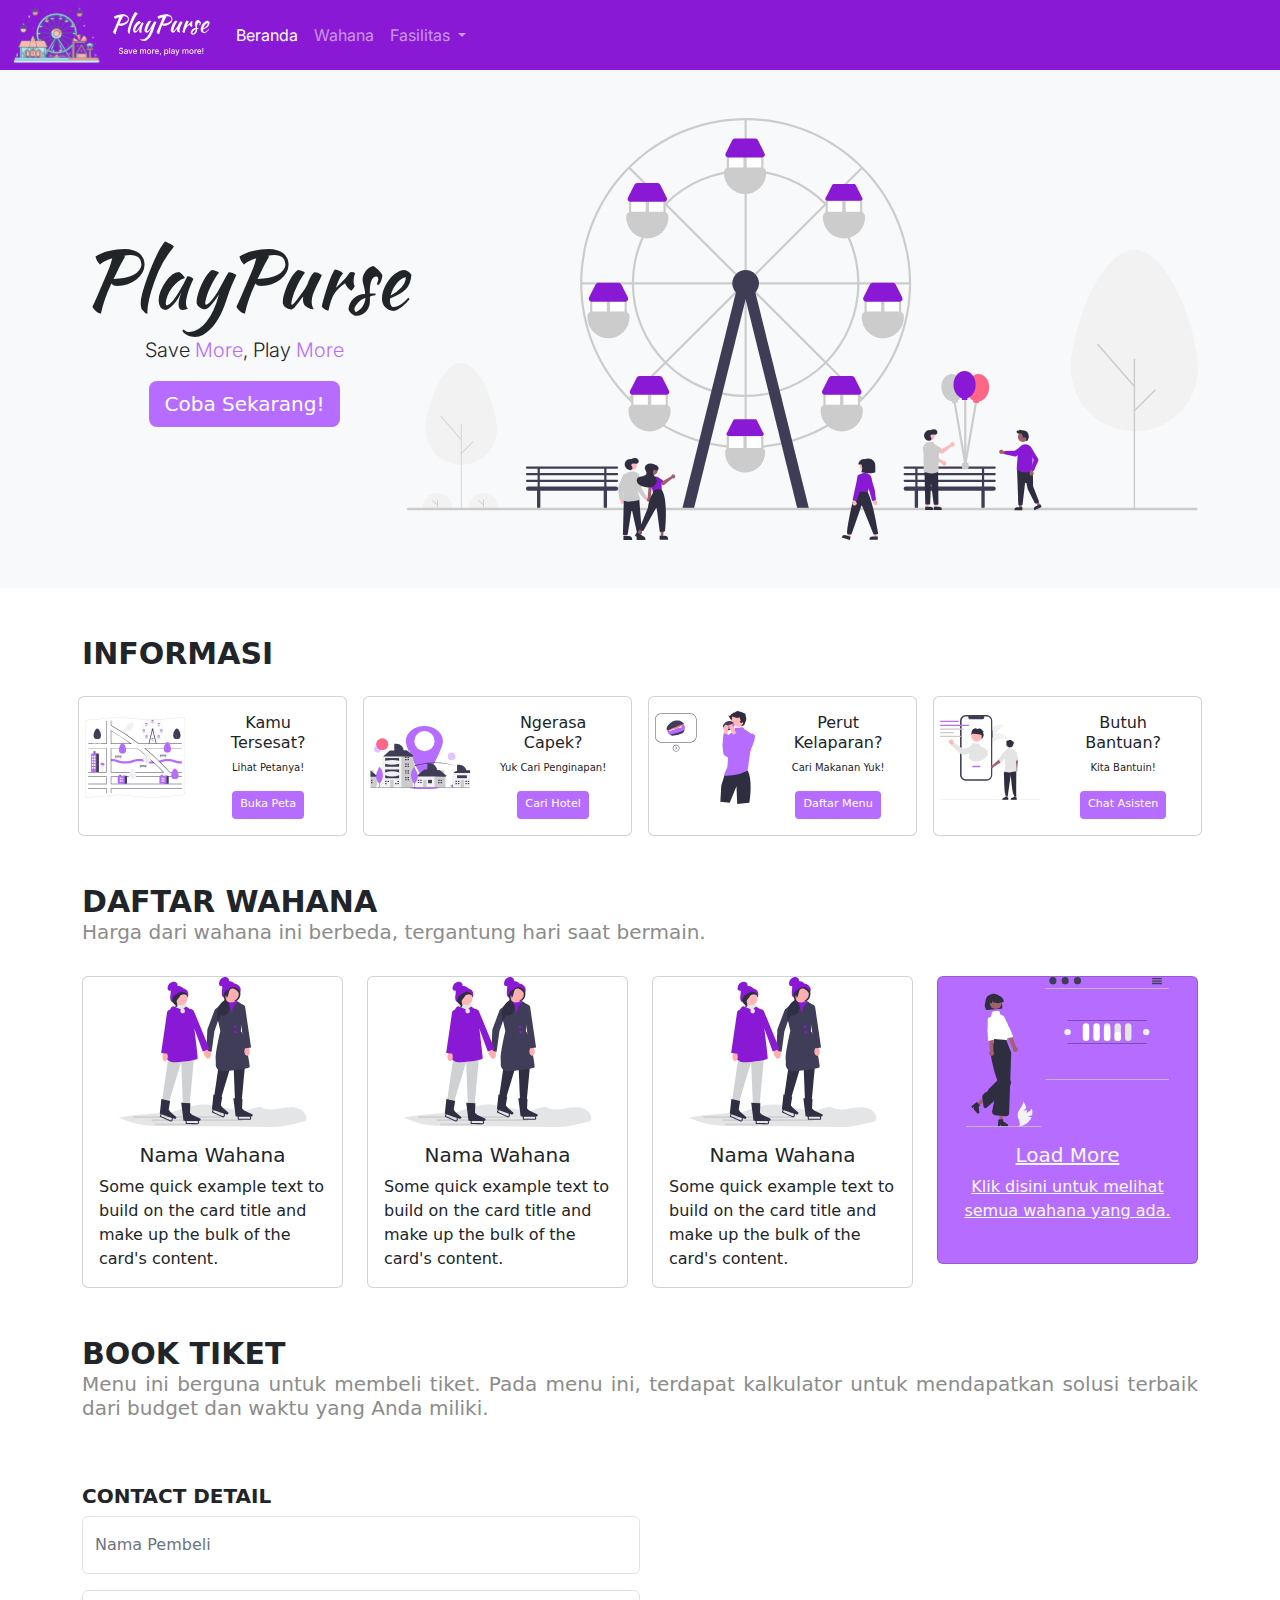
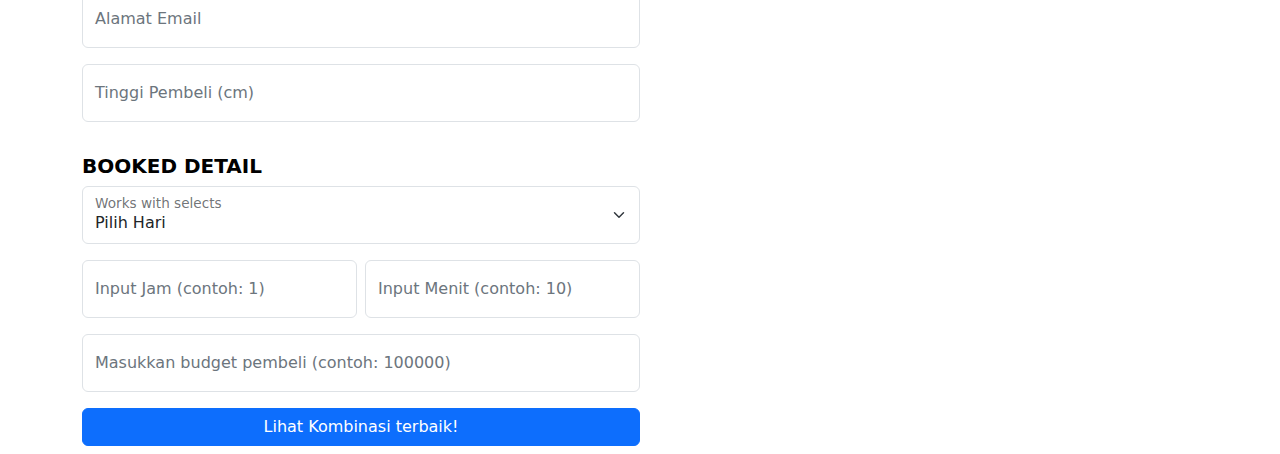
==== index.html @ c1a5528d "revisi lagii" ====
<!DOCTYPE html>
<html lang="id"> 
  <head>
    <meta charset="UTF-8">
    <meta name="viewport" content="width=device-width, initial-scale=1.0">
    <title>PlayPurse</title>
    <link href="https://cdn.jsdelivr.net/npm/bootstrap@5.3.3/dist/css/bootstrap.min.css" rel="stylesheet" integrity="sha384-QWTKZyjpPEjISv5WaRU9OFeRpok6YctnYmDr5pNlyT2bRjXh0JMhjY6hW+ALEwIH" crossorigin="anonymous">
    <link rel="stylesheet" href="CSS/styles.css">
    <link rel="preconnect" href="https://fonts.googleapis.com">
    <link rel="preconnect" href="https://fonts.gstatic.com" crossorigin>
    <link href="https://fonts.googleapis.com/css2?family=Inter:wght@100..900&family=Kaushan+Script&family=Source+Sans+3:ital,wght@0,200..900;1,200..900&display=swap" rel="stylesheet">
    <link rel="icon" href="image/LOGO PLAYPURSE.svg">
  </head>

  <body style="font-family: source sans 3;">
    <script src="https://cdn.jsdelivr.net/npm/@popperjs/core@2.11.8/dist/umd/popper.min.js" integrity="sha384-I7E8VVD/ismYTF4hNIPjVp/Zjvgyol6VFvRkX/vR+Vc4jQkC+hVqc2pM8ODewa9r" crossorigin="anonymous"></script>
    <script src="https://cdn.jsdelivr.net/npm/bootstrap@5.3.3/dist/js/bootstrap.min.js" integrity="sha384-0pUGZvbkm6XF6gxjEnlmuGrJXVbNuzT9qBBavbLwCsOGabYfZo0T0to5eqruptLy" crossorigin="anonymous"></script>
    <script src="JS/script.js"></script>

<!-- bagian navbar  -->
    <nav class="py-0 navbar navbar-expand-lg navbar-dark" style="background-color: #8A19D6; font-family: Inter;">
      <div class="container-fluid">
        <a class=" pt-0 navbar-brand" href="#" ><img src="image/PlayPurse Logo.svg" alt="Logo" width="200" height="65">
        </a>
        <button class="navbar-toggler" type="button" data-bs-toggle="collapse" data-bs-target="#navbarSupportedContent" aria-controls="navbarSupportedContent" aria-expanded="false" aria-label="Toggle navigation">
          <span class="navbar-toggler-icon"></span>
        </button>
        <div class="collapse navbar-collapse" id="navbarSupportedContent">
          <ul class="navbar-nav me-auto mb-2 mb-lg-0">
            <li class="nav-item">
              <a class="nav-link active" aria-current="page" href="#">Beranda</a>
            </li>
            <li class="nav-item">
              <a class="nav-link" href="wahana.html">Wahana</a>
            </li>
            <li class="nav-item dropdown">
              <a class="nav-link dropdown-toggle" href="#" role="button" data-bs-toggle="dropdown" aria-expanded="false">
                Fasilitas
              </a>
              <ul class="dropdown-menu">
                <li><a class="dropdown-item" href="#">Peta</a></li>
                <li><a class="dropdown-item" href="#">Penginapan</a></li>
                <li><a class="dropdown-item" href="#">Pesan Makanan</a></li>
                <li><hr class="dropdown-divider"></li>
                <li><a class="dropdown-item" href="#">Chat Customer Service</a></li>
              </ul>
            </li>
          </ul>
        </div>
      </div>
    </nav>
    <!-- akhir nav awal header -->

  <section class="p-5 bg-light text-center text-sm-auto d-flex w-auto">
    <div class="container">
      <div class="d-flex justify-content-center align-items-center" >
        <div>
          <h1 style="font-family: kaushan script; font-size: 80px;">PlayPurse</h1>
          <p class="lead" style="font-size: 20px; font-family: inter;">
            Save <span style="color: #B66DFF;">More</span>, Play <span style="color: #B66DFF;">More</span>
          </p>
          <a class="btn btn-primary btn-lg" href="#contact-form" style="background-color: #B66DFF;border: none ;" role="button" >Coba Sekarang!</a>
        </div>
        <img src="image/amusement_park.svg" alt="header" class="img-fluid w-100 d-none d-lg-block">
      </div>
    </div>
  </section>
    
   <!-- akhir header  -->


    <div class="py-3 pt-5 container">
      <h1>
        <b>INFORMASI</b>
      </h1>
    </div>
    <!-- card informasi  -->
    <section id="services">
      <div class="container px-0 mx-auto">
        <div class="container-lg-collapse d-none d-lg-block">
        <div class="px-0 row row-cols-1 row-cols-md-4 g-0 text-center">
          <div class="col-gx-2 px-2">
            <div class="card " >
              <div class="row g-0">
                <div class="col-md-5 justify-content-center">
                  <img src="image/map-cropped.svg" class="object-fit-contain" alt="...">
                </div>
                <div class="col-md-7">
                  <div class="card-body">
                    <h6 class="card-title">Kamu Tersesat?</h6>
                    <p class="card-text mb-0 pb-3" style="font-size: 10px;" >Lihat Petanya!</p>
                    <a href="#" class="btn btn-primary btn-sm" style="background-color: #B66DFF; border: none; --bs-btn-padding-y: .35rem; --bs-btn-padding-x: .5rem; --bs-btn-font-size: .7rem;">Buka Peta</a>
                  </div>
                </div>
              </div>
            </div>
          </div>
          <div class="col-gx-2 px-2">
            <div class="card " >
              <div class="row g-0">
                <div class="col-md-5 justify-content-center">
                  <img src="image/hotel-cropped.svg" class="object-fit-contain" alt="...">
                </div>
                <div class="col-md-7">
                  <div class="card-body">
                    <h6 class="card-title">Ngerasa Capek?</h6>
                    <p class="card-text mb-0 pb-3" style="font-size: 10px;" >Yuk Cari Penginapan!</p>
                    <a href="#" class="btn btn-primary btn-sm" style="background-color: #B66DFF; border: none; --bs-btn-padding-y: .35rem; --bs-btn-padding-x: .5rem; --bs-btn-font-size: .7rem;">Cari Hotel</a>
                  </div>
                </div>
              </div>
            </div>
          </div>
          <div class="col-gx-2 px-2">
            <div class="card " >
              <div class="row g-0">
                <div class="col-md-5 justify-content-center">
                  <img src="image/laper-cropped.svg" class="object-fit-contain" alt="...">
                </div>
                <div class="col-md-7">
                  <div class="card-body">
                    <h6 class="card-title">Perut Kelaparan?</h6>
                    <p class="card-text mb-0 pb-3" style="font-size: 10px;" >Cari Makanan Yuk!</p>
                    <a href="#" class="btn btn-primary btn-sm" style="background-color: #B66DFF; border: none; --bs-btn-padding-y: .35rem; --bs-btn-padding-x: .5rem; --bs-btn-font-size: .7rem;">Daftar Menu</a>
                  </div>
                </div>
              </div>
            </div>
          </div>
          <div class="col-gx-2 px-2">
            <div class="card " >
              <div class="row g-0">
                <div class="col-md-5 justify-content-center">
                  <img src="image/support-cropped.svg" class="object-fit-contain" alt="...">
                </div>
                <div class="col-md-7">
                  <div class="card-body">
                    <h6 class="card-title">Butuh Bantuan?</h6>
                    <p class="card-text mb-0 pb-3" style="font-size: 10px;" >Kita Bantuin!</p>
                    <a href="#" class="btn btn-primary btn-sm" style="background-color: #B66DFF; border: none; --bs-btn-padding-y: .35rem; --bs-btn-padding-x: .5rem; --bs-btn-font-size: .7rem;">Chat Asisten</a>
                  </div>
                </div>
              </div>
            </div>
          </div>
        </div>
      </div>
      </div>
      
    </section>

    <!-- kalau buat hp  -->
    <div id="carouselExampleAutoplaying" class=" carousel carousel-dark slide d-block d-lg-none text-center" data-bs-ride="carousel">
      <div class="carousel-inner" >
        <div class="container">
          <div class="carousel-item active">
            <div class="container px-1">
              <div class="card " >
                <div class="row g-0">
                  <div class="col justify-content-center">
                    <img src="image/map-cropped.svg" class="object-fit-contain p-3" alt="..." style="max-width: 219px;">
                  </div>
                  <div class="col d-flex align-items-center">
                    <div class="card-body">
                      <h5 class="card-title">Waduh Kamu Tersesat?</h5>
                      <p class="card-text mb-0 pb-3" style="font-size: 13px;">Yuk cek petanya disini!</p>
                      <a href="#" class="btn btn-primary btn-sm" style="background-color: #B66DFF; border: none; --bs-btn-padding-y: .55rem; --bs-btn-padding-x: .5rem; --bs-btn-font-size: .8rem;">Lihat Peta</a>
                    </div>
                  </div>
                </div>
              </div>
            </div>
          </div>
          <div class="carousel-item">
            <div class="container px-1">
              <div class="card " >
                <div class="row g-0">
                  <div class="col justify-content-center p-3">
                    <img src="image/hotel-cropped.svg" class="object-fit-contain p-3" alt="..." style="max-width: 220px;">
                  </div>
                  <div class="col d-flex align-items-center">
                    <div class="card-body">
                      <h5 class="card-title">Mau Istirahat Aja?</h5>
                      <p class="card-text mb-0 pb-3" style="font-size: 13px;" >Cek penginapan yuk!</p>
                      <a href="#" class="btn btn-primary btn-sm" style="background-color: #B66DFF; border: none; --bs-btn-padding-y: .35rem; --bs-btn-padding-x: .5rem; --bs-btn-font-size: .7rem;">Cek Hotel</a>
                    </div>
                  </div>
                </div>
              </div>
            </div>
          </div>
          <div class="carousel-item">
            <div class="container px-1">
              <div class="card " >
                <div class="row g-0">
                  <div class="col justify-content-center">
                    <img src="image/laper-cropped.svg" class="object-fit-contain p-3" alt="..." style="max-width: 193px;">
                  </div>
                  <div class="col d-flex align-items-center">
                    <div class="card-body">
                      <h5 class="card-title">Perut Kerasa Laper?</h5>
                      <p class="card-text mb-0 pb-3" style="font-size: 13px;" >Cari makanan aja yuk!</p>
                      <a href="#" class="btn btn-primary btn-sm" style="background-color: #B66DFF; border: none; --bs-btn-padding-y: .35rem; --bs-btn-padding-x: .5rem; --bs-btn-font-size: .7rem;">Daftar Menu</a>
                    </div>
                  </div>
                </div>
              </div>
            </div>
          </div>
          <div class="carousel-item">
            <div class="container px-1">
              <div class="card " >
                <div class="row g-0">
                  <div class="col justify-content-center p-3">
                    <img src="image/support-cropped.svg" class="object-fit-contain p-1" alt="..." style="max-width: 177px;">
                  </div>
                  <div class="col d-flex align-items-center">
                    <div class="card-body">
                      <h5 class="card-title">Kamu Butuh Bantuan Kami?</h5>
                      <p class="card-text mb-0 pb-3" style="font-size: 13px;" >Tenang asisten kita bakal bantuin!</p>
                      <a href="#" class="btn btn-primary btn-sm" style="background-color: #B66DFF; border: none; --bs-btn-padding-y: .35rem; --bs-btn-padding-x: .5rem; --bs-btn-font-size: .7rem;">Chat Asisten</a>
                    </div>
                  </div>
                </div>
              </div>
            </div>
          </div>
        </div>
        
      </div>
      <button class="carousel-control-prev" type="button" data-bs-target="#carouselExampleAutoplaying" data-bs-slide="prev">
        <span class="carousel-control-prev-icon" aria-hidden="true"></span>
        <span class="visually-hidden">Previous</span>
      </button>
      <button class="carousel-control-next" type="button" data-bs-target="#carouselExampleAutoplaying" data-bs-slide="next">
        <span class="carousel-control-next-icon" aria-hidden="true"></span>
        <span class="visually-hidden">Next</span>
      </button>
    </div>

    <!-- batas informasi  -->
    <section id="wahana">
      <div class="py-3 pt-5 container">
        <h1>
          <b>DAFTAR WAHANA</b>
          <p style="font-size: 20px; color: #8C8C8C;">
            Harga dari wahana ini berbeda, tergantung hari saat bermain.
          </p>
        </h1>
      </div>

      
      <div class="container pb-5">
        <div class="row g-4">
          <div class="col">
            <div class="card" style="min-width: 10rem;">
              <img src="image/IceSkate.svg" class="card-img-top" alt="...">
              <div class="card-body">
                <h5 class="card-title text-center">Nama Wahana</h5>
                <p class="card-text">Some quick example text to build on the card title and make up the bulk of the card's content.</p>
              </div>
            </div>
          </div>
          <div class="col">
            <div class="card" style="min-width: 10rem;">
              <img src="image/IceSkate.svg" class="card-img-top" alt="...">
              <div class="card-body">
                <h5 class="card-title text-center">Nama Wahana</h5>
                <p class="card-text">Some quick example text to build on the card title and make up the bulk of the card's content.</p>
              </div>
            </div>
          </div>
          <div class="col">
            <div class="card" style="min-width: 10rem;">
              <img src="image/IceSkate.svg" class="card-img-top" alt="...">
              <div class="card-body">
                <h5 class="card-title text-center">Nama Wahana</h5>
                <p class="card-text">Some quick example text to build on the card title and make up the bulk of the card's content.</p>
              </div>
            </div>
          </div>
          <div class="col">
            <a href="wahana.html" class="link-underline-light">
              <div class="card object-fit-none text-center text-light" style="min-width: 10rem; background-color: #B66DFF;">
                <img src="image/load more putih.svg" class="card-img-top" alt="...">
                <div class="card-body" >
                  <h5 class="card-title text-center">Load More</h5>
                  <p class="card-text">Klik disini untuk melihat semua 
                    wahana yang ada.</p>
                    <div class="p-1"></div>
                </div>
              </div>
            </a>
          </div>
        </div>
      </div>
    </section>

    <!-- batas daftar wahana | Awal Book tiket-->

    <section id="ticket">
      <div class="container">
        <h1>
          <b>
            BOOK TIKET
          </b>
          <p style="font-size: 20px; color: #8C8C8C; text-align: justify;">
            Menu ini berguna untuk membeli tiket. Pada menu ini, terdapat kalkulator untuk mendapatkan solusi terbaik dari budget dan waktu yang Anda miliki. 
          </p>
        </h1>
      </div>

      <!-- buat pc  -->
      <form id="contact-form">
        <div class="container pt-5 d-none d-lg-block">
            <h2><b>CONTACT DETAIL</b></h2>
            <div class="text-secondary">
                <div class="form-floating mb-3 w-50">
                    <input type="text" class="form-control" id="nama" placeholder="Nama">
                    <label for="nama">Nama Pembeli</label>
                    <div id="nama-error" class="invalid-feedback" style="display: none;">
                      Masukin Namanya Dulu!
                    </div>
                </div>
                <div class="form-floating mb-3 w-50">
                    <input type="email" class="form-control" id="email" placeholder="name@example.com">
                    <label for="email">Alamat Email</label>
                    <div id="email-error" class="invalid-feedback" style="display: none;">
                      Emailnya Kelupaan Nih!
                    </div>
                </div>
                
                <div class="form-floating mb-3 w-50">
                    <input type="number" class="form-control" id="tinggi" placeholder="Tinggi">
                    <label for="tinggi">Tinggi Pembeli (cm)</label>
                    <div id="tinggi-error" class="invalid-feedback" style="display: none;">
                      Tinggi Kamu ge memenuhi syarat!
                    </div>
                </div>
                
                <div class="pt-3" style="color: black;">
                    <h2><b>BOOKED DETAIL</b></h2>
                </div>
                <div class="form-floating w-50">
                    <select class="form-select" id="hari" aria-label="Floating label select example">
                        <option selected>Pilih Hari</option>
                        <option value="Senin">Senin</option>
                        <option value="Selasa">Selasa</option>
                        <option value="Rabu">Rabu</option>
                        <option value="Kamis">Kamis</option>
                        <option value="Jumat">Jumat</option>
                        <option value="Sabtu">Sabtu</option>
                        <option value="Minggu">Minggu</option>
                    </select>
                    <label for="hari">Works with selects</label>
                    <div id="hari-error" class="invalid-feedback" style="display: none;">
                      Harinya belum kamu pilih!
                    </div>
                    <div class="row g-2 pt-3">
                        <div class="col-md">
                            <div class="form-floating mb-3">
                                <input type="number" class="form-control" id="jam" placeholder="Jam">
                                <label for="jam">Input Jam (contoh: 1)</label>
                                <div id="jam-error-kelebihan" class="invalid-feedback" style="display: none;">
                                  ini jam-nya ga kebanyakan?
                                </div>
                                <div id="jam-error-invalid" class="invalid-feedback" style="display: none;">
                                  jamnya gak valid nih!
                                </div>
                            </div>
                        </div>
                        
                        <div class="col-md">
                            <div class="form-floating mb-3">
                                <input type="number" class="form-control" id="menit" placeholder="Menit">
                                <label for="menit">Input Menit (contoh: 10)</label>
                                <div id="menit-error-kelebihan" class="invalid-feedback" style="display: none;">
                                  ini menit-nya ga kebanyakan?
                                </div>
                                <div id="menit-error-invalid" class="invalid-feedback" style="display: none;">
                                  menit-nya gak valid nih!
                                </div>
                            </div>
                        </div>
                        
                    </div>
                    <div class="form-floating mb-3">
                        <input type="number" class="form-control" id="budget" placeholder="Budget">
                        <label for="budget">Masukkan budget pembeli (contoh: 100000)</label>
                        <div id="budget-error" class="invalid-feedback" >
                          Budget kamu kurang!
                        </div>
                    </div>
                    
                </div>
            </div>
            <div class="d-grid gap-2 w-50">
                <button class="btn btn-primary" type="button" onclick="processFormPC()">Lihat Kombinasi terbaik!</button>
            </div>
            <div id="results"></div>

            <div id="tombolBook" class="d-grid gap-2 pt-2 w-50">
                <button class="btn btn-lg btn-primary" type="button" onclick="processFormPC()"  style="display: none;">Book Tiketnya Sekarang!</button>
            </div>
        </div>
      </form>
    
      
      <!-- buat hp  -->
      <form id="contact-form">
        <div class="container pt-5 d-block d-lg-none">
            <h2><b>CONTACT DETAIL</b></h2>
            <div class="text-secondary">
                <div class="form-floating mb-3">
                    <input type="text" class="form-control" id="nama-hp" placeholder="Nama">
                    <label for="nama">Nama Pembeli</label>
                    <div id="nama-error-hp" class="invalid-feedback" style="display: none;">
                      Masukin Namanya Dulu!
                    </div>
                </div>
                <div class="form-floating mb-3">
                    <input type="email" class="form-control" id="email-hp" placeholder="name@example.com">
                    <label for="email">Alamat Email</label>
                    <div id="email-error-hp" class="invalid-feedback" style="display: none;">
                      Emailnya Kelupaan Nih!
                    </div>
                </div>
                
                <div class="form-floating mb-3">
                    <input type="number" class="form-control" id="tinggi-hp" placeholder="Tinggi">
                    <label for="tinggi">Tinggi Pembeli (cm)</label>
                    <div id="tinggi-error-hp" class="invalid-feedback" style="display: none;">
                      Tinggi Kamu ge memenuhi syarat!
                    </div>
                </div>
                
                <div class="pt-3" style="color: black;">
                    <h2><b>BOOKED DETAIL</b></h2>
                </div>
                <div class="form-floating">
                    <select class="form-select" id="hari-hp" aria-label="Floating label select example">
                        <option selected>Pilih Hari</option>
                        <option value="Senin">Senin</option>
                        <option value="Selasa">Selasa</option>
                        <option value="Rabu">Rabu</option>
                        <option value="Kamis">Kamis</option>
                        <option value="Jumat">Jumat</option>
                        <option value="Sabtu">Sabtu</option>
                        <option value="Minggu">Minggu</option>
                    </select>
                    <label for="hari">Works with selects</label>
                    <div id="hari-error-hp" class="invalid-feedback" style="display: none;">
                      Harinya belum kamu pilih!
                    </div>
                    <div class="row g-2 pt-3">
                        <div class="col-md">
                            <div class="form-floating mb-3">
                                <input type="number" class="form-control" id="jam-hp" placeholder="Jam">
                                <label for="jam">Input Jam (contoh: 1)</label>
                                <div id="jam-error-kelebihan-hp" class="invalid-feedback" style="display: none;">
                                  ini jam-nya ga kebanyakan?
                                </div>
                                <div id="jam-error-invalid-hp" class="invalid-feedback" style="display: none;">
                                  jamnya gak valid nih!
                                </div>
                            </div>
                        </div>
                        
                        <div class="col-md">
                            <div class="form-floating mb-3">
                                <input type="number" class="form-control" id="menit-hp" placeholder="Menit">
                                <label for="menit">Input Menit (contoh: 10)</label>
                                <div id="menit-error-kelebihan-hp" class="invalid-feedback" style="display: none;">
                                  ini menit-nya ga kebanyakan?
                                </div>
                                <div id="menit-error-invalid-hp" class="invalid-feedback" style="display: none;">
                                  menit-nya gak valid nih!
                                </div>
                            </div>
                        </div>
                        
                    </div>
                    <div class="form-floating mb-3">
                        <input type="number" class="form-control" id="budget-hp" placeholder="Budget">
                        <label for="budget">Masukkan budget pembeli (contoh: 100000)</label>
                        <div id="budget-error-hp" class="invalid-feedback" >
                          Budget kamu kurang!
                        </div>
                    </div>
                    
                </div>
            </div>
            <div class="d-grid gap-2">
                <button class="btn btn-primary" type="button" onclick="processFormHP()">Lihat Kombinasi terbaik!</button>
            </div>
            <div id="results"></div>

            <div id="tombolBook" class="d-grid gap-2 pt-2">
                <button class="btn btn-lg btn-primary" type="button" onclick="processFormHP()"  style="display: none;">Book Tiketnya Sekarang!</button>
            </div>
        </div>
      </form>
    
    </section>


    

  </body>
</html>
---- CSS/styles.css ----
#services img{
    height: 120px; width: 100px;
}

#wahana img{
    height: 150px;
}

h1{
    font-size: 30px;
}

h2{
    font-size: 20px;
}
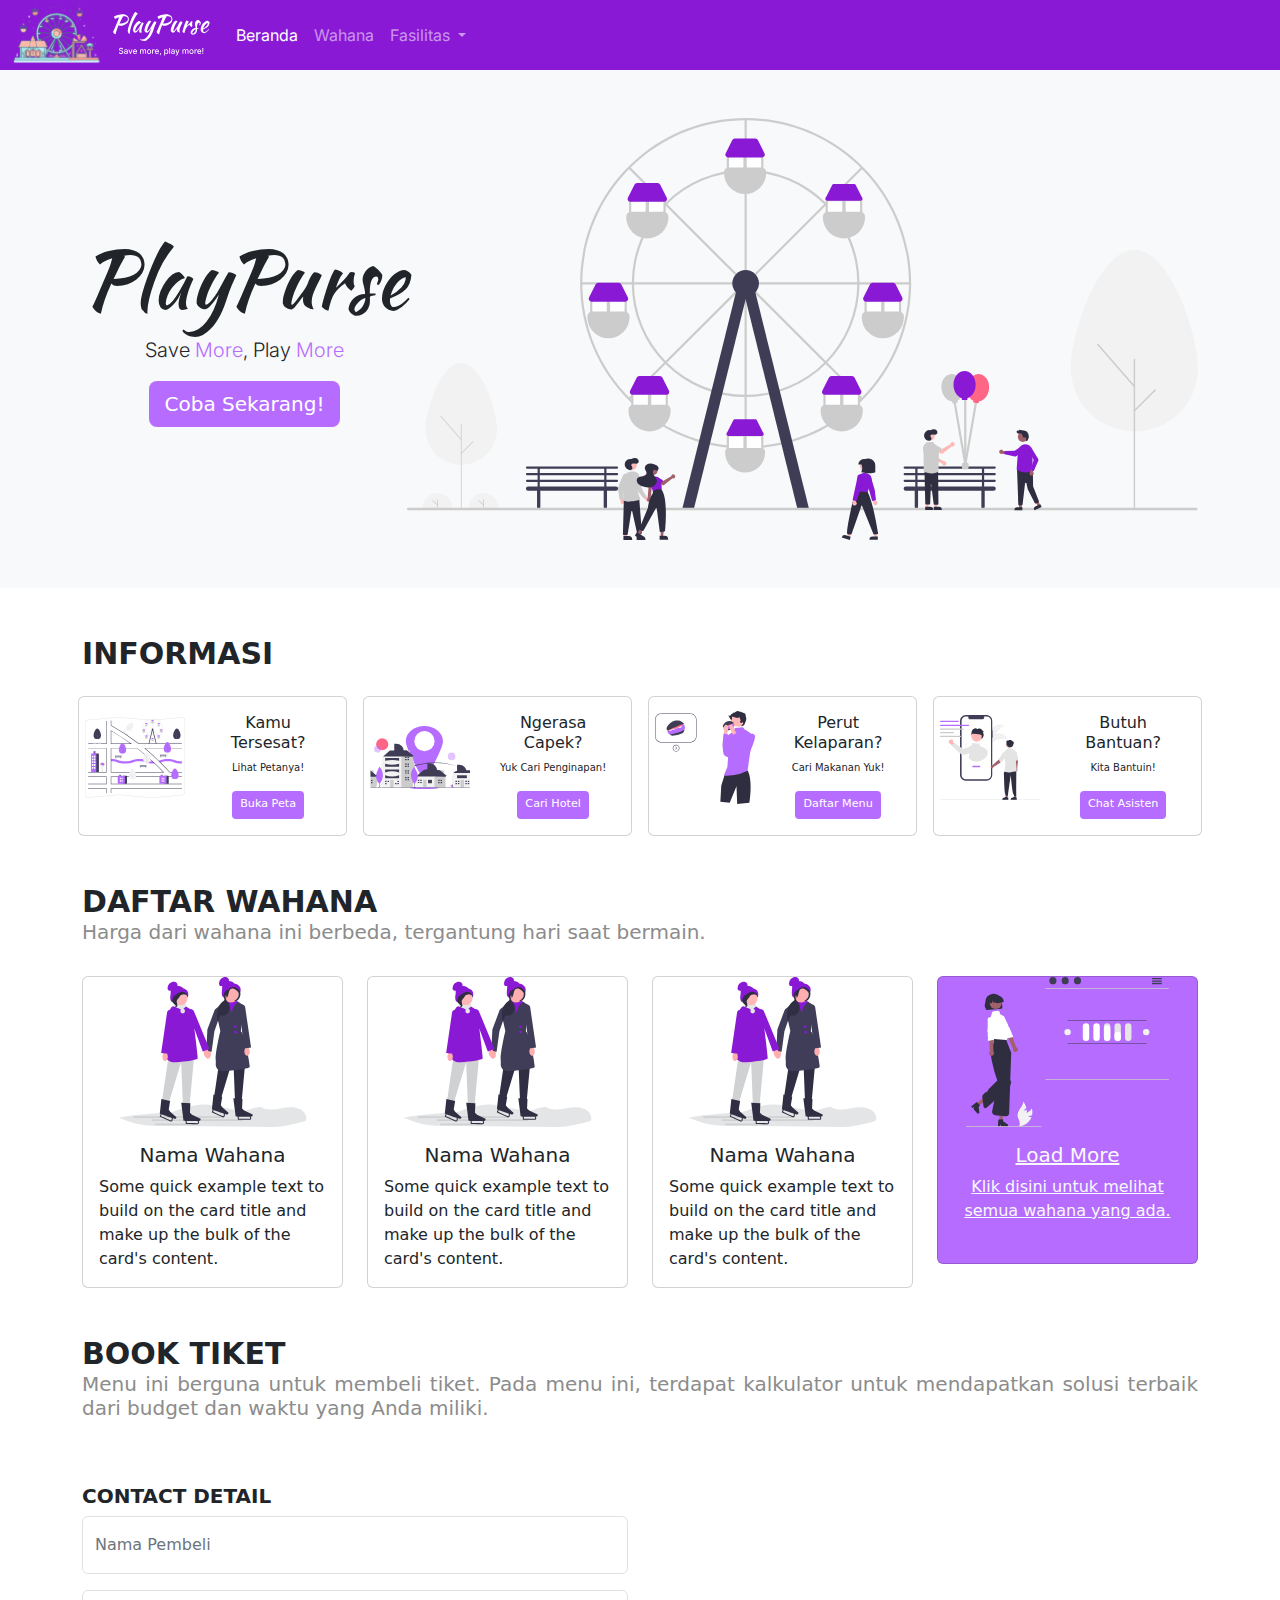
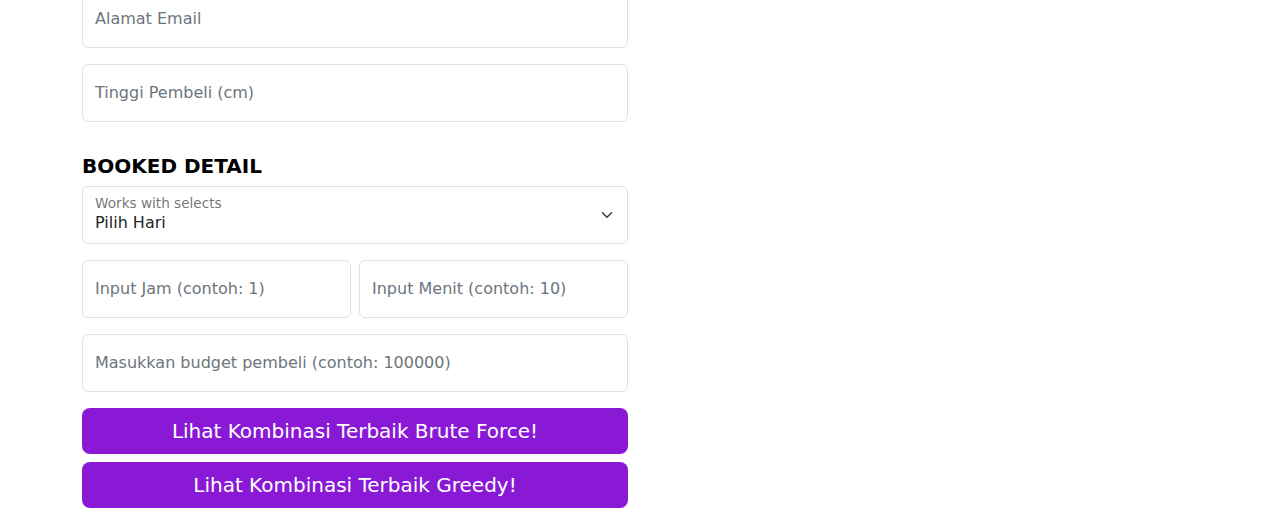
==== commit f7f0fe7a: "Penambahan fungsi bruteforce" ====
--- a/index.html
+++ b/index.html
@@ -312,100 +312,135 @@
 
       <!-- buat pc  -->
       <form id="contact-form">
-        <div class="container pt-5 d-none d-lg-block">
-            <h2><b>CONTACT DETAIL</b></h2>
-            <div class="text-secondary">
-                <div class="form-floating mb-3 w-50">
-                    <input type="text" class="form-control" id="nama" placeholder="Nama">
-                    <label for="nama">Nama Pembeli</label>
-                    <div id="nama-error" class="invalid-feedback" style="display: none;">
-                      Masukin Namanya Dulu!
-                    </div>
-                </div>
-                <div class="form-floating mb-3 w-50">
-                    <input type="email" class="form-control" id="email" placeholder="name@example.com">
-                    <label for="email">Alamat Email</label>
-                    <div id="email-error" class="invalid-feedback" style="display: none;">
-                      Emailnya Kelupaan Nih!
-                    </div>
-                </div>
-                
-                <div class="form-floating mb-3 w-50">
-                    <input type="number" class="form-control" id="tinggi" placeholder="Tinggi">
-                    <label for="tinggi">Tinggi Pembeli (cm)</label>
-                    <div id="tinggi-error" class="invalid-feedback" style="display: none;">
-                      Tinggi Kamu ge memenuhi syarat!
-                    </div>
-                </div>
-                
-                <div class="pt-3" style="color: black;">
-                    <h2><b>BOOKED DETAIL</b></h2>
-                </div>
-                <div class="form-floating w-50">
-                    <select class="form-select" id="hari" aria-label="Floating label select example">
-                        <option selected>Pilih Hari</option>
-                        <option value="Senin">Senin</option>
-                        <option value="Selasa">Selasa</option>
-                        <option value="Rabu">Rabu</option>
-                        <option value="Kamis">Kamis</option>
-                        <option value="Jumat">Jumat</option>
-                        <option value="Sabtu">Sabtu</option>
-                        <option value="Minggu">Minggu</option>
-                    </select>
-                    <label for="hari">Works with selects</label>
-                    <div id="hari-error" class="invalid-feedback" style="display: none;">
-                      Harinya belum kamu pilih!
-                    </div>
-                    <div class="row g-2 pt-3">
-                        <div class="col-md">
-                            <div class="form-floating mb-3">
-                                <input type="number" class="form-control" id="jam" placeholder="Jam">
-                                <label for="jam">Input Jam (contoh: 1)</label>
-                                <div id="jam-error-kelebihan" class="invalid-feedback" style="display: none;">
-                                  ini jam-nya ga kebanyakan?
-                                </div>
-                                <div id="jam-error-invalid" class="invalid-feedback" style="display: none;">
-                                  jamnya gak valid nih!
+        <div class="container d-none d-lg-block">
+          <div class="row align-items-start">
+            <div class="col">
+              <div class=" pt-5">
+                <h2><b>CONTACT DETAIL</b></h2>
+                <div class="text-secondary">
+                    <div class="form-floating mb-3">
+                        <input type="text" class="form-control" id="nama" placeholder="Nama">
+                        <label for="nama">Nama Pembeli</label>
+                        <div id="nama-error" class="invalid-feedback" style="display: none;">
+                          Masukin Namanya Dulu!
+                        </div>
+                    </div>
+                    <div class="form-floating mb-3">
+                        <input type="email" class="form-control" id="email" placeholder="name@example.com">
+                        <label for="email">Alamat Email</label>
+                        <div id="email-error" class="invalid-feedback" style="display: none;">
+                          Emailnya Kelupaan Nih!
+                        </div>
+                    </div>
+                    
+                    <div class="form-floating mb-3">
+                        <input type="number" class="form-control" id="tinggi" placeholder="Tinggi">
+                        <label for="tinggi">Tinggi Pembeli (cm)</label>
+                        <div id="tinggi-error" class="invalid-feedback" style="display: none;">
+                          Tinggi Kamu ge memenuhi syarat!
+                        </div>
+                    </div>
+                    
+                    <div class="pt-3" style="color: black;">
+                        <h2><b>BOOKED DETAIL</b></h2>
+                    </div>
+                    <div class="form-floating">
+                        <select class="form-select" id="hari" aria-label="Floating label select example">
+                            <option selected>Pilih Hari</option>
+                            <option value="Senin">Senin</option>
+                            <option value="Selasa">Selasa</option>
+                            <option value="Rabu">Rabu</option>
+                            <option value="Kamis">Kamis</option>
+                            <option value="Jumat">Jumat</option>
+                            <option value="Sabtu">Sabtu</option>
+                            <option value="Minggu">Minggu</option>
+                        </select>
+                        <label for="hari">Works with selects</label>
+                        <div id="hari-error" class="invalid-feedback" style="display: none;">
+                          Harinya belum kamu pilih!
+                        </div>
+                        <div class="row g-2 pt-3">
+                            <div class="col-md">
+                                <div class="form-floating mb-3">
+                                    <input type="number" class="form-control" id="jam" placeholder="Jam">
+                                    <label for="jam">Input Jam (contoh: 1)</label>
+                                    <div id="jam-error-kelebihan" class="invalid-feedback" style="display: none;">
+                                      ini jam-nya ga kebanyakan?
+                                    </div>
+                                    <div id="jam-error-invalid" class="invalid-feedback" style="display: none;">
+                                      jamnya gak valid nih!
+                                    </div>
                                 </div>
                             </div>
-                        </div>
-                        
-                        <div class="col-md">
-                            <div class="form-floating mb-3">
-                                <input type="number" class="form-control" id="menit" placeholder="Menit">
-                                <label for="menit">Input Menit (contoh: 10)</label>
-                                <div id="menit-error-kelebihan" class="invalid-feedback" style="display: none;">
-                                  ini menit-nya ga kebanyakan?
-                                </div>
-                                <div id="menit-error-invalid" class="invalid-feedback" style="display: none;">
-                                  menit-nya gak valid nih!
+                            
+                            <div class="col-md">
+                                <div class="form-floating mb-3">
+                                    <input type="number" class="form-control" id="menit" placeholder="Menit">
+                                    <label for="menit">Input Menit (contoh: 10)</label>
+                                    <div id="menit-error-kelebihan" class="invalid-feedback" style="display: none;">
+                                      ini menit-nya ga kebanyakan?
+                                    </div>
+                                    <div id="menit-error-invalid" class="invalid-feedback" style="display: none;">
+                                      menit-nya gak valid nih!
+                                    </div>
                                 </div>
                             </div>
+                            
+                        </div>
+                        <div class="form-floating mb-3">
+                            <input type="number" class="form-control" id="budget" placeholder="Budget">
+                            <label for="budget">Masukkan budget pembeli (contoh: 100000)</label>
+                            <div id="budget-error" class="invalid-feedback" >
+                              Budget kamu kurang!
+                            </div>
                         </div>
                         
                     </div>
-                    <div class="form-floating mb-3">
-                        <input type="number" class="form-control" id="budget" placeholder="Budget">
-                        <label for="budget">Masukkan budget pembeli (contoh: 100000)</label>
-                        <div id="budget-error" class="invalid-feedback" >
-                          Budget kamu kurang!
-                        </div>
-                    </div>
+                </div>
+                <!-- button bruteforce  -->
+
+                <div class="d-grid gap-2">
+                    <button id="BruteStandby" class="btn btn-lg btn-primary" type="button" onclick="BestBruteForce()" style="background-color: #8A19D6; border: none; display: block;" >Lihat Kombinasi Terbaik Brute Force!</button>
                     
-                </div>
-            </div>
-            <div class="d-grid gap-2 w-50">
-                <button class="btn btn-primary" type="button" onclick="processFormPC()">Lihat Kombinasi terbaik!</button>
-            </div>
-            <div id="results"></div>
-
-            <div id="tombolBook" class="d-grid gap-2 pt-2 w-50">
-                <button class="btn btn-lg btn-primary" type="button" onclick="processFormPC()"  style="display: none;">Book Tiketnya Sekarang!</button>
-            </div>
+                    <button id="BruteLoad" class="btn btn-lg btn-primary" type="button" onclick="BestBruteForce()" style="background-color: #8A19D6; border: none; display: none;" disabled>
+                    <span class="spinner-border spinner-border-sm" aria-hidden="true"></span>
+                    Loading...</button>
+                </div>
+
+                <!-- button greedy  -->
+                <div class="d-grid gap-2 pt-2">
+                  <button class="btn btn-lg btn-primary" type="button" onclick="BestGreedy()" style="background-color: #8A19D6; border: none;">Lihat Kombinasi Terbaik Greedy!</button>
+                </div>
+                
+                
+            </div>
+            </div>
+            <div class="col pt-5">
+              <div id="bruteFoce" class="invisible">
+                <h2><b>KOMBINASI TERBAIK BERDASARKAN BRUTEFORCE:</b></h2>
+                  <div id="best-result-pc">
+
+                  </div>
+
+                <!-- ini yg hidden -->
+                <div id="tombolBook" class="d-grid gap-2 pt-2">
+                  <button class="btn btn-lg btn-primary" type="button" onclick="AllBruteForce()" style="background-color: #8A19D6; border: none;">Lihat Semua Kemungkinan!</button>
+
+                  <button class="btn btn-lg btn-primary" type="button" onclick="processFormPC()" style="background-color: #8A19D6; border: none;">Book Tiketnya Sekarang!</button>
+                </div>
+                
+                <!-- ini yg hidden -->
+              </div>
+            </div>
+            </div>
+          </div>
+
+          <div class="container" id="all-result-pc">
+            
+          </div>
         </div>
       </form>
-    
-      
+
       <!-- buat hp  -->
       <form id="contact-form">
         <div class="container pt-5 d-block d-lg-none">
@@ -491,10 +526,13 @@
                 </div>
             </div>
             <div class="d-grid gap-2">
-                <button class="btn btn-primary" type="button" onclick="processFormHP()">Lihat Kombinasi terbaik!</button>
+                <button class="btn btn-primary" type="button" onclick="processFormSolusiTerbaikHP()">Lihat Kombinasi Terbaik Dengan Brute Force!</button>
             </div>
             <div id="results"></div>
-
+            <div class="d-grid gap-2">
+              <button class="btn btn-primary" type="button" onclick="processFormSolusiTerbaikHP()" style="display: none;">Lihat Semua Solusi Dengan Brute Force!</button>
+          </div>
+          <div id="results"></div>
             <div id="tombolBook" class="d-grid gap-2 pt-2">
                 <button class="btn btn-lg btn-primary" type="button" onclick="processFormHP()"  style="display: none;">Book Tiketnya Sekarang!</button>
             </div>
@@ -507,4 +545,7 @@
     
 
   </body>
+  <footer>
+
+  </footer>
 </html>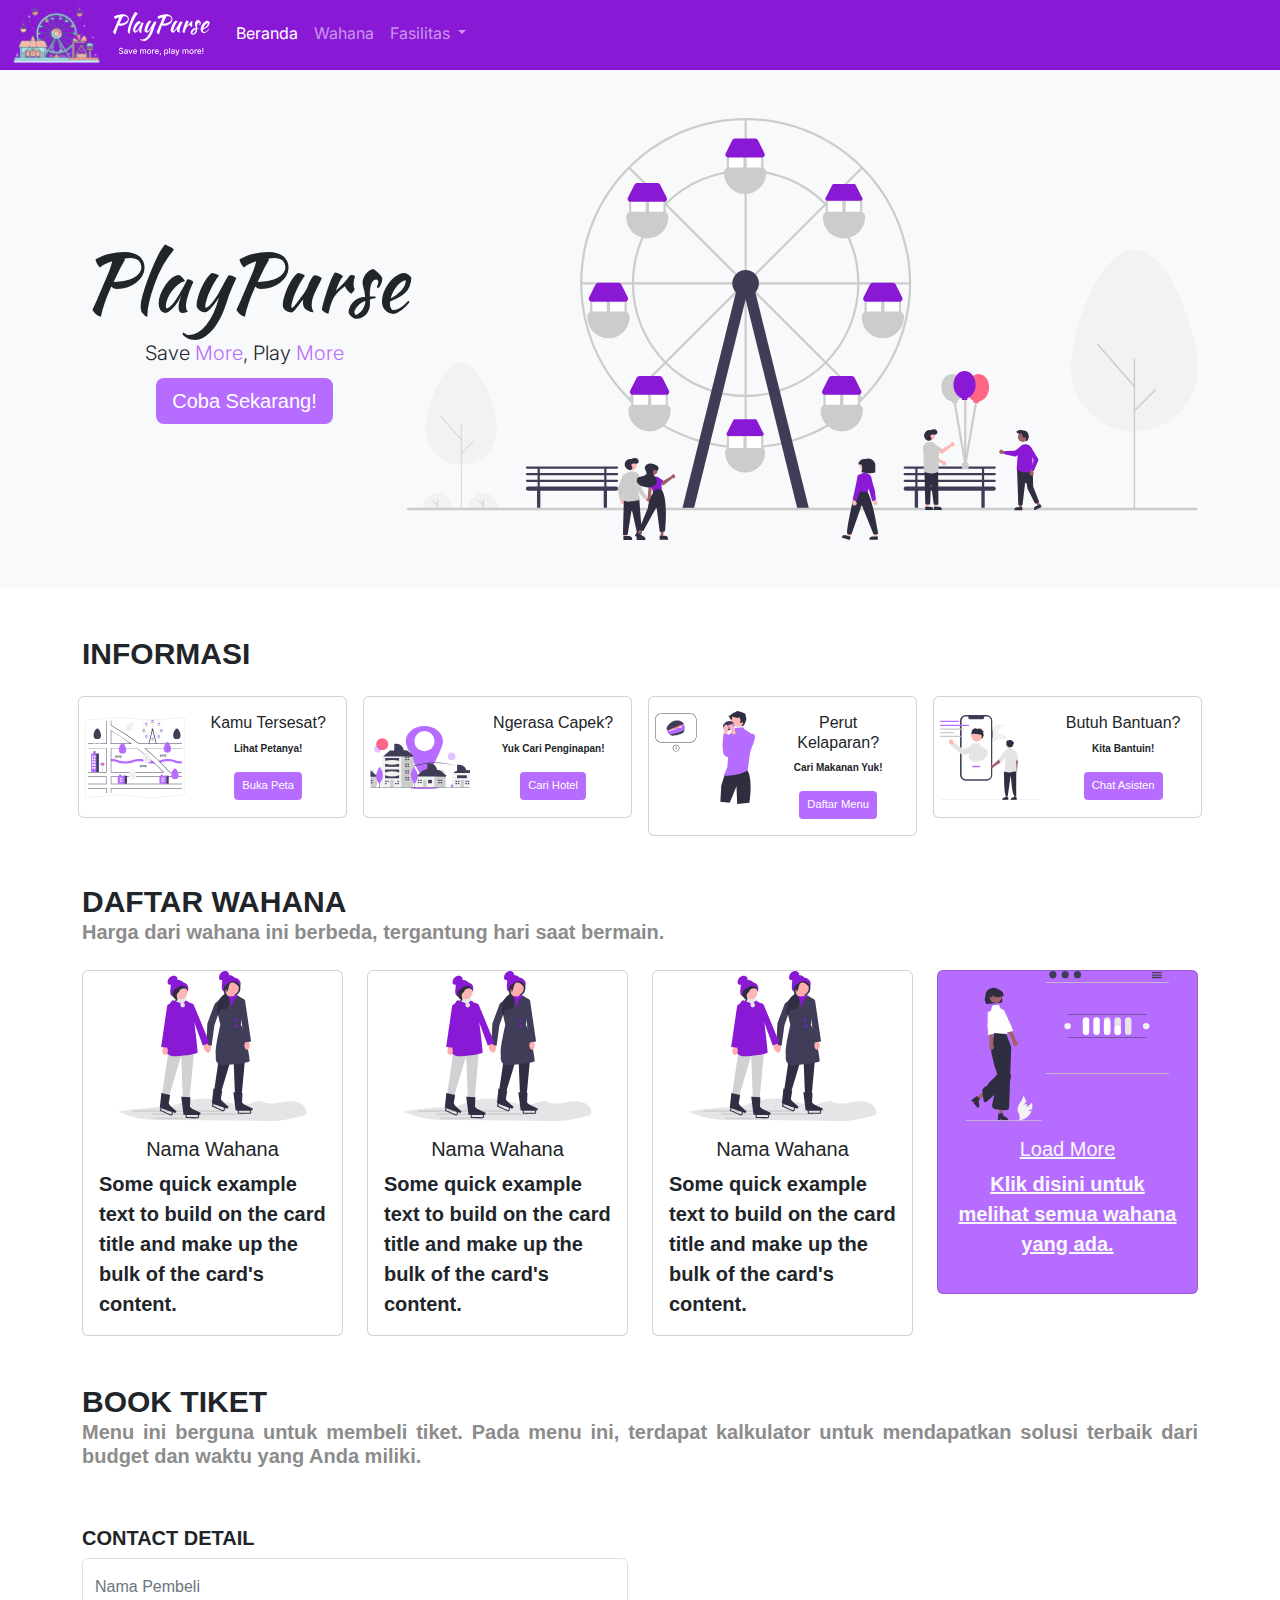
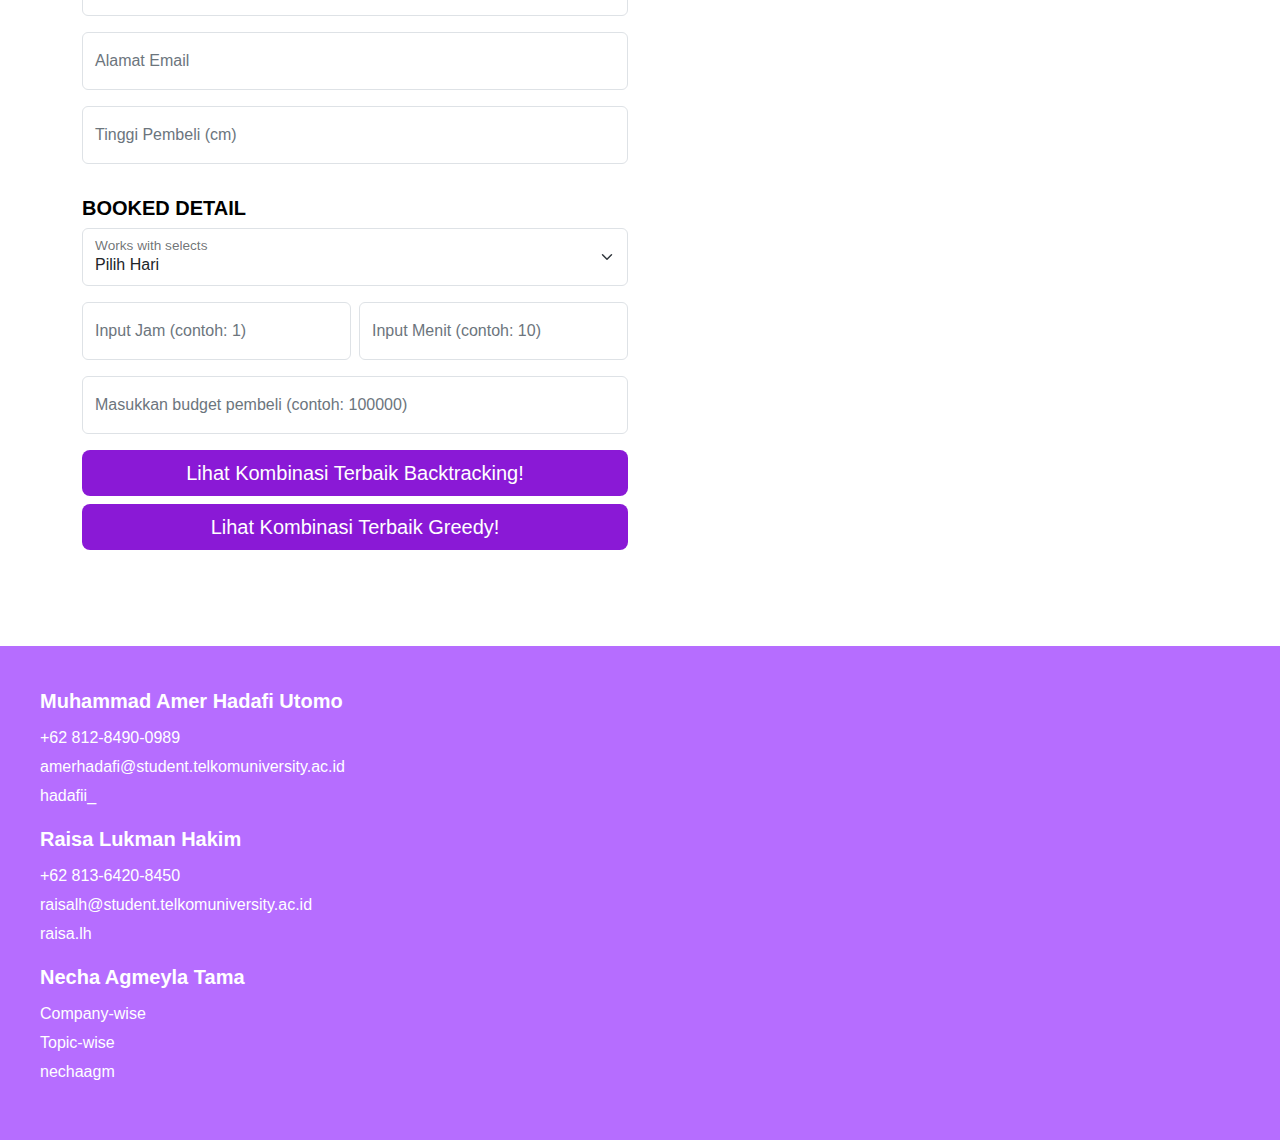
==== commit 89388a0c: "penambahan greedy" ====
--- a/index.html
+++ b/index.html
@@ -312,18 +312,18 @@
 
       <!-- buat pc  -->
       <form id="contact-form">
-        <div class="container d-none d-lg-block">
+        <div class="container">
           <div class="row align-items-start">
-            <div class="col">
+            <div class="col-lg">
               <div class=" pt-5">
                 <h2><b>CONTACT DETAIL</b></h2>
-                <div class="text-secondary">
+                  <div class="text-secondary">
                     <div class="form-floating mb-3">
                         <input type="text" class="form-control" id="nama" placeholder="Nama">
                         <label for="nama">Nama Pembeli</label>
-                        <div id="nama-error" class="invalid-feedback" style="display: none;">
-                          Masukin Namanya Dulu!
-                        </div>
+                          <div id="nama-error" class="invalid-feedback" style="display: none;">
+                            Masukin Namanya Dulu!
+                          </div>
                     </div>
                     <div class="form-floating mb-3">
                         <input type="email" class="form-control" id="email" placeholder="name@example.com">
@@ -394,158 +394,127 @@
                               Budget kamu kurang!
                             </div>
                         </div>
-                        
-                    </div>
-                </div>
-                <!-- button bruteforce  -->
+                    </div>
+                </div>
+                <!-- button backtracking  -->
 
                 <div class="d-grid gap-2">
-                    <button id="BruteStandby" class="btn btn-lg btn-primary" type="button" onclick="BestBruteForce()" style="background-color: #8A19D6; border: none; display: block;" >Lihat Kombinasi Terbaik Brute Force!</button>
+                    <button id="BruteStandby" class="btn btn-lg btn-primary" type="button" onclick="BestBacktracking()" style="background-color: #8A19D6; border: none; display: block;" >Lihat Kombinasi Terbaik Backtracking!</button>
                     
-                    <button id="BruteLoad" class="btn btn-lg btn-primary" type="button" onclick="BestBruteForce()" style="background-color: #8A19D6; border: none; display: none;" disabled>
+                    <button id="BruteLoad" class="btn btn-lg btn-primary" type="button" onclick="BestBacktracking()" style="background-color: #8A19D6; border: none; display: none;" disabled>
                     <span class="spinner-border spinner-border-sm" aria-hidden="true"></span>
                     Loading...</button>
                 </div>
 
                 <!-- button greedy  -->
                 <div class="d-grid gap-2 pt-2">
-                  <button class="btn btn-lg btn-primary" type="button" onclick="BestGreedy()" style="background-color: #8A19D6; border: none;">Lihat Kombinasi Terbaik Greedy!</button>
+                  <button class="btn btn-lg btn-primary" type="button" onclick="bestCombinationGreedy()" style="background-color: #8A19D6; border: none;">Lihat Kombinasi Terbaik Greedy!</button>
                 </div>
                 
                 
-            </div>
-            </div>
-            <div class="col pt-5">
-              <div id="bruteFoce" class="invisible">
-                <h2><b>KOMBINASI TERBAIK BERDASARKAN BRUTEFORCE:</b></h2>
-                  <div id="best-result-pc">
-
-                  </div>
-
-                <!-- ini yg hidden -->
-                <div id="tombolBook" class="d-grid gap-2 pt-2">
-                  <button class="btn btn-lg btn-primary" type="button" onclick="AllBruteForce()" style="background-color: #8A19D6; border: none;">Lihat Semua Kemungkinan!</button>
-
-                  <button class="btn btn-lg btn-primary" type="button" onclick="processFormPC()" style="background-color: #8A19D6; border: none;">Book Tiketnya Sekarang!</button>
-                </div>
-                
-                <!-- ini yg hidden -->
-              </div>
-            </div>
-            </div>
-          </div>
-
-          <div class="container" id="all-result-pc">
-            
-          </div>
+                </div>
+              </div>
+            <div class="col-lg">
+              <div id="RESULT" class="pt-5" style="display: none;">
+                  <div id="best-result">
+
+                  </div>
+
+                <!-- ini Tombol yg hidden -->
+                <div class="d-grid gap-2 pt-2">
+                  <button id="kemungkinanBacktrack" class="btn btn-lg btn-primary" type="button" onclick="AllBacktracking()" style="background-color: #8A19D6; border: none; display: none;">Lihat Beberapa Kemungkinannya!</button>
+
+                  <button id="hasilGreedy" class="btn btn-lg btn-primary" type="button"  style="background-color: #8A19D6; border: none; display: none;" onclick="tampilkanSemuaGreedy(compareByHarga)">Lihat Semua Hasil Greedy!</button>
+
+                  <button id="tombolBook" class="btn btn-lg btn-primary" type="button" style="background-color: #8A19D6; border: none; display: none;">Book Tiketnya Sekarang!</button>
+
+                  
+
+
+              
+                </div>
+                <!-- ini Tombol yg hidden -->
+                </div>
+              </div>
+            </div>
+          </div>
+          <div class="container pt-5 py-3 text-center" id="bagianresult" style="display: none;">
+            <div id="all-result"></div>
+          </div>
+          
         </div>
       </form>
-
-      <!-- buat hp  -->
-      <form id="contact-form">
-        <div class="container pt-5 d-block d-lg-none">
-            <h2><b>CONTACT DETAIL</b></h2>
-            <div class="text-secondary">
-                <div class="form-floating mb-3">
-                    <input type="text" class="form-control" id="nama-hp" placeholder="Nama">
-                    <label for="nama">Nama Pembeli</label>
-                    <div id="nama-error-hp" class="invalid-feedback" style="display: none;">
-                      Masukin Namanya Dulu!
-                    </div>
-                </div>
-                <div class="form-floating mb-3">
-                    <input type="email" class="form-control" id="email-hp" placeholder="name@example.com">
-                    <label for="email">Alamat Email</label>
-                    <div id="email-error-hp" class="invalid-feedback" style="display: none;">
-                      Emailnya Kelupaan Nih!
-                    </div>
-                </div>
-                
-                <div class="form-floating mb-3">
-                    <input type="number" class="form-control" id="tinggi-hp" placeholder="Tinggi">
-                    <label for="tinggi">Tinggi Pembeli (cm)</label>
-                    <div id="tinggi-error-hp" class="invalid-feedback" style="display: none;">
-                      Tinggi Kamu ge memenuhi syarat!
-                    </div>
-                </div>
-                
-                <div class="pt-3" style="color: black;">
-                    <h2><b>BOOKED DETAIL</b></h2>
-                </div>
-                <div class="form-floating">
-                    <select class="form-select" id="hari-hp" aria-label="Floating label select example">
-                        <option selected>Pilih Hari</option>
-                        <option value="Senin">Senin</option>
-                        <option value="Selasa">Selasa</option>
-                        <option value="Rabu">Rabu</option>
-                        <option value="Kamis">Kamis</option>
-                        <option value="Jumat">Jumat</option>
-                        <option value="Sabtu">Sabtu</option>
-                        <option value="Minggu">Minggu</option>
-                    </select>
-                    <label for="hari">Works with selects</label>
-                    <div id="hari-error-hp" class="invalid-feedback" style="display: none;">
-                      Harinya belum kamu pilih!
-                    </div>
-                    <div class="row g-2 pt-3">
-                        <div class="col-md">
-                            <div class="form-floating mb-3">
-                                <input type="number" class="form-control" id="jam-hp" placeholder="Jam">
-                                <label for="jam">Input Jam (contoh: 1)</label>
-                                <div id="jam-error-kelebihan-hp" class="invalid-feedback" style="display: none;">
-                                  ini jam-nya ga kebanyakan?
-                                </div>
-                                <div id="jam-error-invalid-hp" class="invalid-feedback" style="display: none;">
-                                  jamnya gak valid nih!
-                                </div>
-                            </div>
-                        </div>
-                        
-                        <div class="col-md">
-                            <div class="form-floating mb-3">
-                                <input type="number" class="form-control" id="menit-hp" placeholder="Menit">
-                                <label for="menit">Input Menit (contoh: 10)</label>
-                                <div id="menit-error-kelebihan-hp" class="invalid-feedback" style="display: none;">
-                                  ini menit-nya ga kebanyakan?
-                                </div>
-                                <div id="menit-error-invalid-hp" class="invalid-feedback" style="display: none;">
-                                  menit-nya gak valid nih!
-                                </div>
-                            </div>
-                        </div>
-                        
-                    </div>
-                    <div class="form-floating mb-3">
-                        <input type="number" class="form-control" id="budget-hp" placeholder="Budget">
-                        <label for="budget">Masukkan budget pembeli (contoh: 100000)</label>
-                        <div id="budget-error-hp" class="invalid-feedback" >
-                          Budget kamu kurang!
-                        </div>
-                    </div>
-                    
-                </div>
-            </div>
-            <div class="d-grid gap-2">
-                <button class="btn btn-primary" type="button" onclick="processFormSolusiTerbaikHP()">Lihat Kombinasi Terbaik Dengan Brute Force!</button>
-            </div>
-            <div id="results"></div>
-            <div class="d-grid gap-2">
-              <button class="btn btn-primary" type="button" onclick="processFormSolusiTerbaikHP()" style="display: none;">Lihat Semua Solusi Dengan Brute Force!</button>
-          </div>
-          <div id="results"></div>
-            <div id="tombolBook" class="d-grid gap-2 pt-2">
-                <button class="btn btn-lg btn-primary" type="button" onclick="processFormHP()"  style="display: none;">Book Tiketnya Sekarang!</button>
-            </div>
-        </div>
-      </form>
+    </section>
+
+    <!-- udah akhir nih -->
+  <div class="container py-5">
     
-    </section>
-
-
-    
-
+  </div>
   </body>
   <footer>
-
+    <style>
+      body {
+            font-family: Arial, sans-serif;
+        }
+ 
+      footer {
+        left: 0;
+        bottom: 0;
+        width: 100%;
+        background-color: #B66DFF;
+        color: white;
+        padding: 20px;
+      }
+        
+ 
+      .column {
+          width: 27%;
+      }
+ 
+      p {
+        font-size: 20px;
+        font-weight: bold;
+        margin-bottom: 10px;
+      }
+ 
+      ul {
+        list-style-type: none;
+        padding: 0;
+      }
+ 
+      li {
+        margin-bottom: 5px;
+      }
+    </style>
+    <body>
+      <footer>
+          <div class="column">
+              <p>Muhammad Amer Hadafi Utomo</p>
+              <ul>
+                  <li>+62 812-8490-0989</li>
+                  <li>amerhadafi@student.telkomuniversity.ac.id</li>
+                  <li>hadafii_</li>
+              </ul>
+          </div>
+   
+          <div class="column">
+              <p>Raisa Lukman Hakim</p>
+              <ul>
+                  <li>+62 813-6420-8450</li>
+                  <li>raisalh@student.telkomuniversity.ac.id</li>
+                  <li>raisa.lh</li>
+              </ul>
+          </div>
+   
+          <div class="column">
+              <p>Necha Agmeyla Tama</p>
+              <ul>
+                  <li>Company-wise</li>
+                  <li>Topic-wise</li>
+                  <li>nechaagm</li>
+              </ul>
+          </div>
+      </footer>
+  </body>
   </footer>
 </html>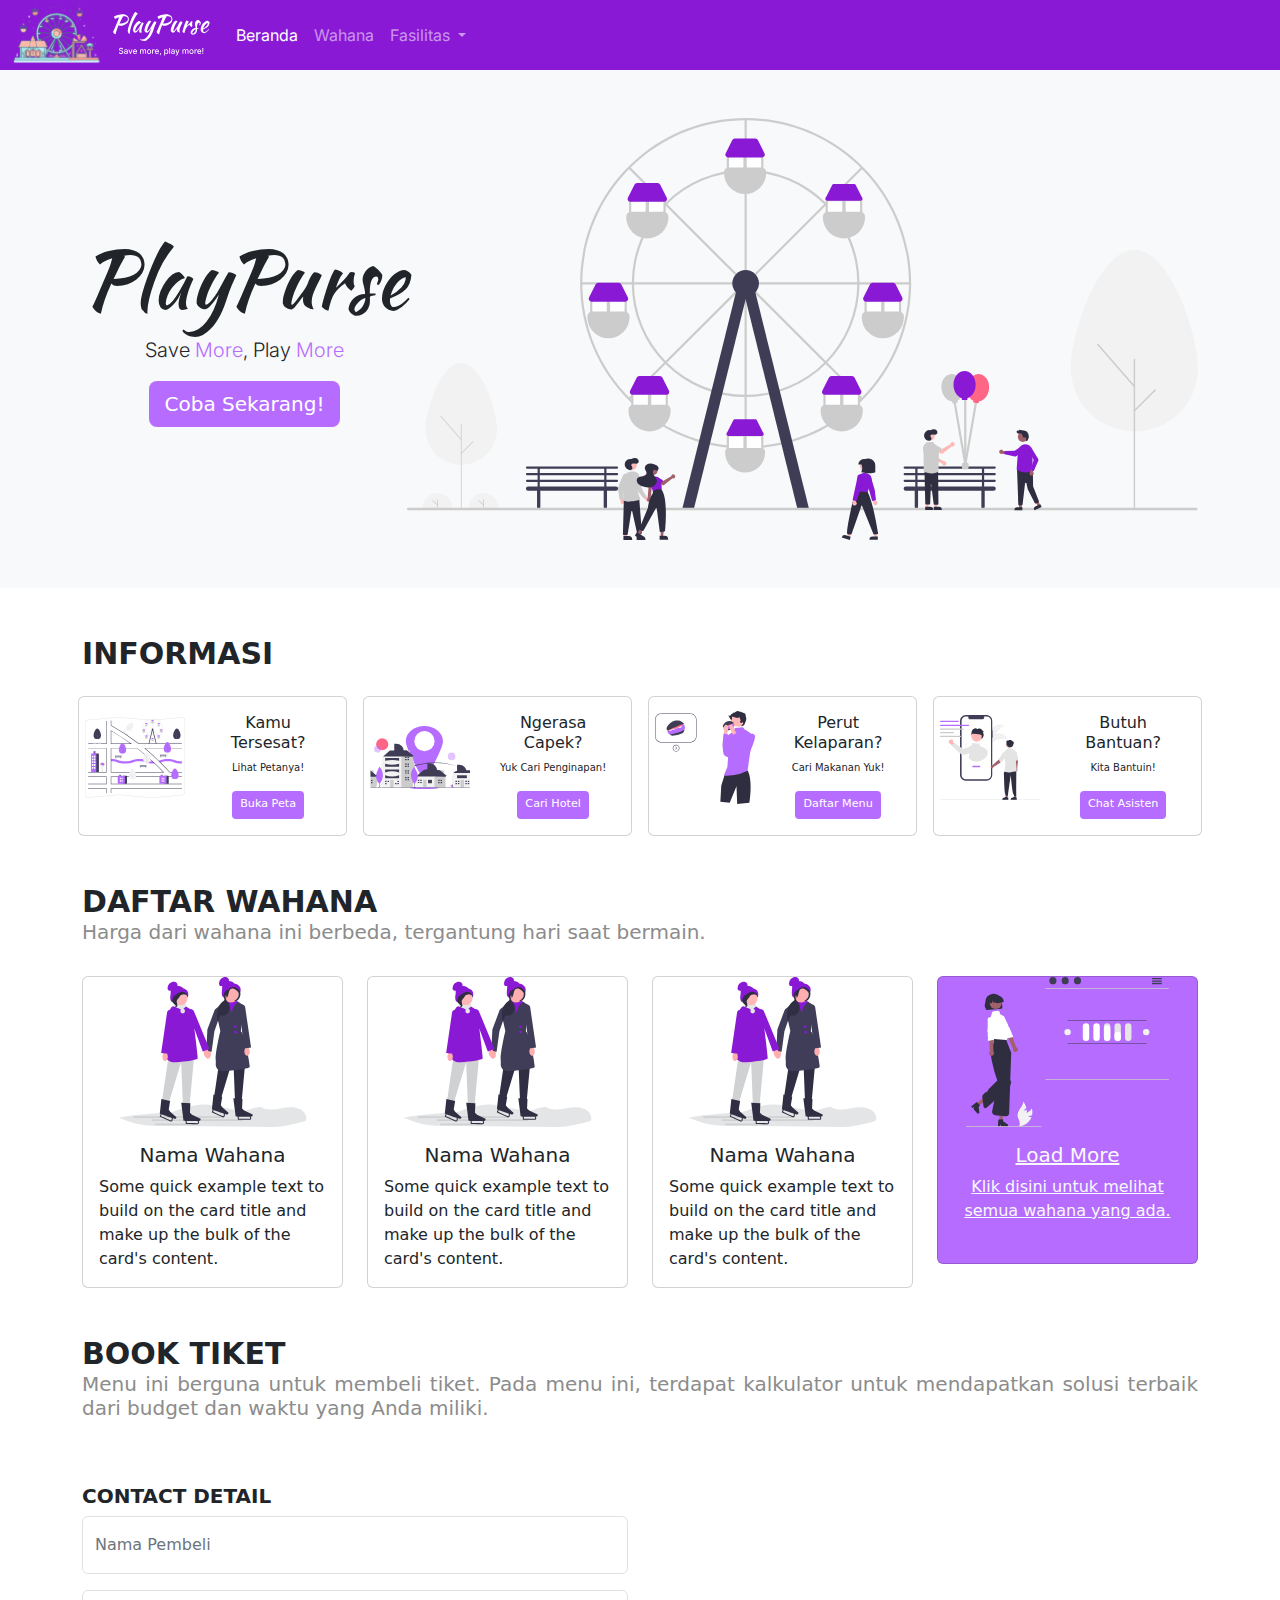
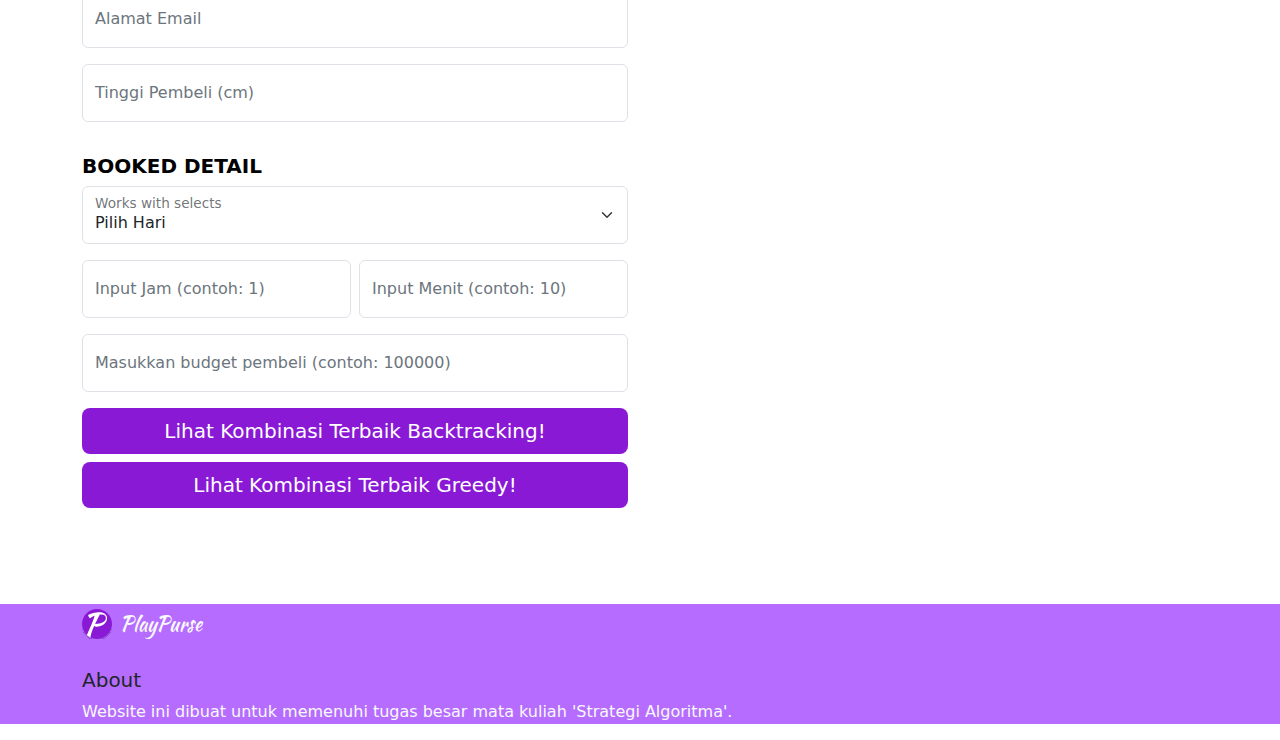
==== commit f8d75383: "revisi greedy" ====
--- a/index.html
+++ b/index.html
@@ -10,12 +10,14 @@
     <link rel="preconnect" href="https://fonts.gstatic.com" crossorigin>
     <link href="https://fonts.googleapis.com/css2?family=Inter:wght@100..900&family=Kaushan+Script&family=Source+Sans+3:ital,wght@0,200..900;1,200..900&display=swap" rel="stylesheet">
     <link rel="icon" href="image/LOGO PLAYPURSE.svg">
+    <link rel="stylesheet" href="https://cdn.jsdelivr.net/npm/bootstrap-icons@1.11.3/font/bootstrap-icons.min.css">
   </head>
 
   <body style="font-family: source sans 3;">
     <script src="https://cdn.jsdelivr.net/npm/@popperjs/core@2.11.8/dist/umd/popper.min.js" integrity="sha384-I7E8VVD/ismYTF4hNIPjVp/Zjvgyol6VFvRkX/vR+Vc4jQkC+hVqc2pM8ODewa9r" crossorigin="anonymous"></script>
     <script src="https://cdn.jsdelivr.net/npm/bootstrap@5.3.3/dist/js/bootstrap.min.js" integrity="sha384-0pUGZvbkm6XF6gxjEnlmuGrJXVbNuzT9qBBavbLwCsOGabYfZo0T0to5eqruptLy" crossorigin="anonymous"></script>
     <script src="JS/script.js"></script>
+    
 
 <!-- bagian navbar  -->
     <nav class="py-0 navbar navbar-expand-lg navbar-dark" style="background-color: #8A19D6; font-family: Inter;">
@@ -410,16 +412,12 @@
                 <div class="d-grid gap-2 pt-2">
                   <button class="btn btn-lg btn-primary" type="button" onclick="bestCombinationGreedy()" style="background-color: #8A19D6; border: none;">Lihat Kombinasi Terbaik Greedy!</button>
                 </div>
-                
-                
                 </div>
               </div>
             <div class="col-lg">
               <div id="RESULT" class="pt-5" style="display: none;">
                   <div id="best-result">
-
-                  </div>
-
+                  </div>
                 <!-- ini Tombol yg hidden -->
                 <div class="d-grid gap-2 pt-2">
                   <button id="kemungkinanBacktrack" class="btn btn-lg btn-primary" type="button" onclick="AllBacktracking()" style="background-color: #8A19D6; border: none; display: none;">Lihat Beberapa Kemungkinannya!</button>
@@ -427,11 +425,6 @@
                   <button id="hasilGreedy" class="btn btn-lg btn-primary" type="button"  style="background-color: #8A19D6; border: none; display: none;" onclick="tampilkanSemuaGreedy(compareByHarga)">Lihat Semua Hasil Greedy!</button>
 
                   <button id="tombolBook" class="btn btn-lg btn-primary" type="button" style="background-color: #8A19D6; border: none; display: none;">Book Tiketnya Sekarang!</button>
-
-                  
-
-
-              
                 </div>
                 <!-- ini Tombol yg hidden -->
                 </div>
@@ -439,82 +432,29 @@
             </div>
           </div>
           <div class="container pt-5 py-3 text-center" id="bagianresult" style="display: none;">
-            <div id="all-result"></div>
-          </div>
-          
+            <div id="all-result"></div> 
+          </div>
         </div>
       </form>
     </section>
-
     <!-- udah akhir nih -->
-  <div class="container py-5">
+    <div class="container py-5"></div>
+  </body>
+
+
+  <footer class="text-light" style="background-color: #B66DFF;">
+    <div class="container" >
+      <section id="About">
+        <div class="d-flex align-items-center">
+          <img src="image/LOGO PLAYPURSE.svg" alt="Logo PlayPurse" class="img-fluid" width="30px">
+          <h2 class="mt-2 ms-2" style="font-family: 'Kaushan Script'; font-size: 20px;">PlayPurse</h2>
+        </div>
+        <div class="pt-4">
+          <h2 class="text-dark">About</h2>
+          <p>Website ini dibuat untuk memenuhi tugas besar mata kuliah 'Strategi Algoritma'.</p>
+        </div>
+      </section>
+    </div>
     
-  </div>
-  </body>
-  <footer>
-    <style>
-      body {
-            font-family: Arial, sans-serif;
-        }
- 
-      footer {
-        left: 0;
-        bottom: 0;
-        width: 100%;
-        background-color: #B66DFF;
-        color: white;
-        padding: 20px;
-      }
-        
- 
-      .column {
-          width: 27%;
-      }
- 
-      p {
-        font-size: 20px;
-        font-weight: bold;
-        margin-bottom: 10px;
-      }
- 
-      ul {
-        list-style-type: none;
-        padding: 0;
-      }
- 
-      li {
-        margin-bottom: 5px;
-      }
-    </style>
-    <body>
-      <footer>
-          <div class="column">
-              <p>Muhammad Amer Hadafi Utomo</p>
-              <ul>
-                  <li>+62 812-8490-0989</li>
-                  <li>amerhadafi@student.telkomuniversity.ac.id</li>
-                  <li>hadafii_</li>
-              </ul>
-          </div>
-   
-          <div class="column">
-              <p>Raisa Lukman Hakim</p>
-              <ul>
-                  <li>+62 813-6420-8450</li>
-                  <li>raisalh@student.telkomuniversity.ac.id</li>
-                  <li>raisa.lh</li>
-              </ul>
-          </div>
-   
-          <div class="column">
-              <p>Necha Agmeyla Tama</p>
-              <ul>
-                  <li>Company-wise</li>
-                  <li>Topic-wise</li>
-                  <li>nechaagm</li>
-              </ul>
-          </div>
-      </footer>
-  </body>
   </footer>
 </html>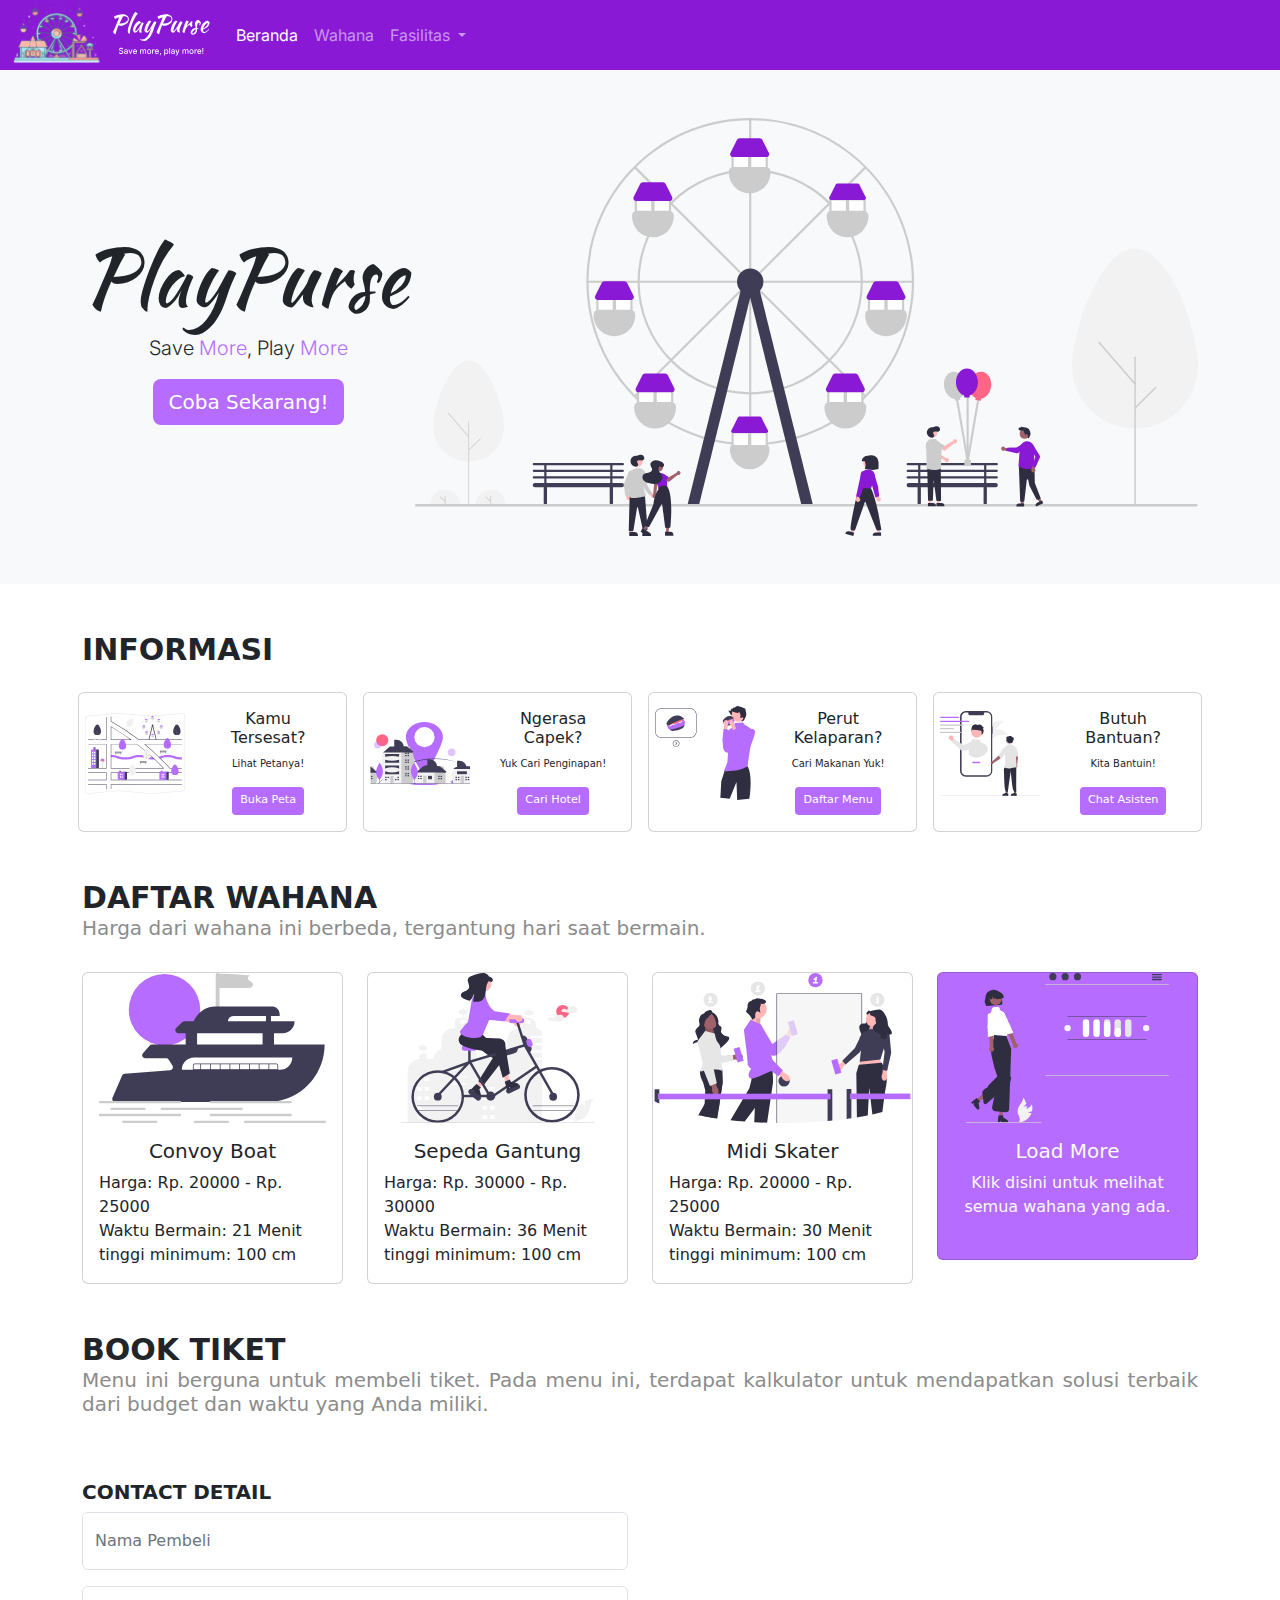
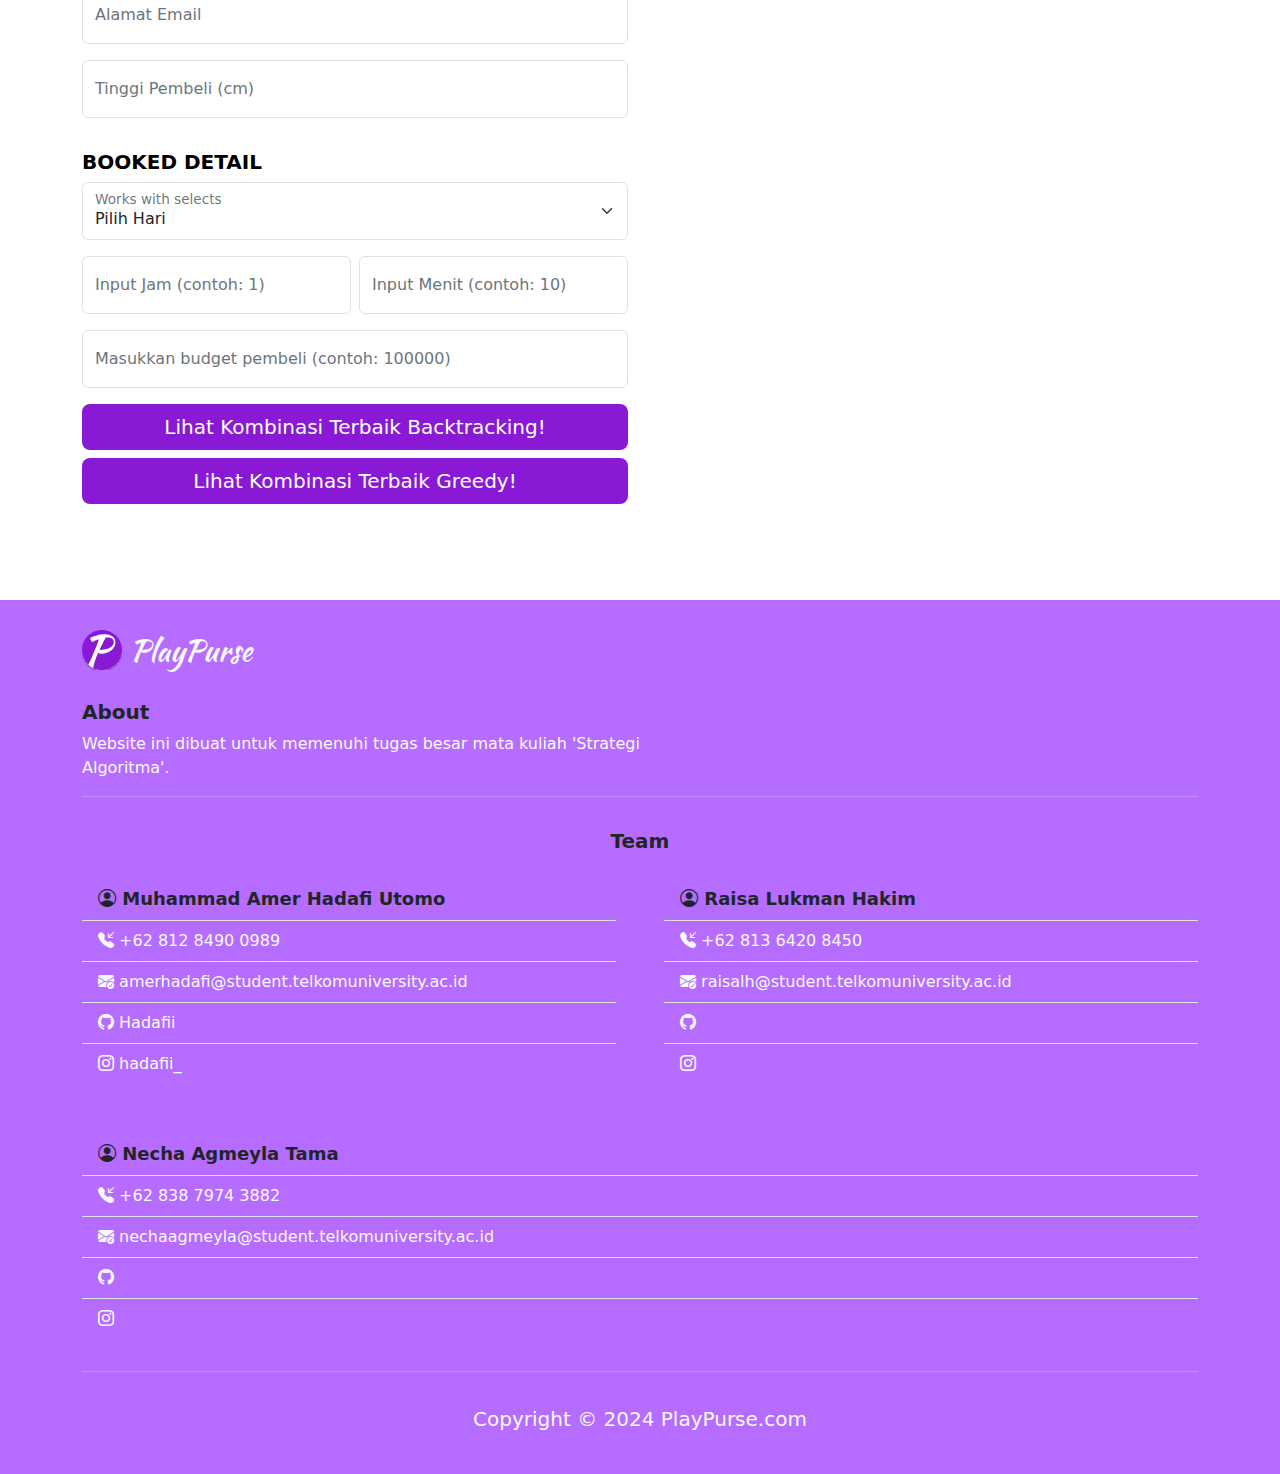
==== commit 75c01a5a: "Harusnya udah jadi" ====
--- a/index.html
+++ b/index.html
@@ -57,7 +57,7 @@
     <div class="container">
       <div class="d-flex justify-content-center align-items-center" >
         <div>
-          <h1 style="font-family: kaushan script; font-size: 80px;">PlayPurse</h1>
+          <h1 class="pe-2" style="font-family: kaushan script; font-size: 80px;">PlayPurse</h1>
           <p class="lead" style="font-size: 20px; font-family: inter;">
             Save <span style="color: #B66DFF;">More</span>, Play <span style="color: #B66DFF;">More</span>
           </p>
@@ -256,33 +256,33 @@
         <div class="row g-4">
           <div class="col">
             <div class="card" style="min-width: 10rem;">
-              <img src="image/IceSkate.svg" class="card-img-top" alt="...">
+              <img src="image/boat.svg" class="card-img-top" alt="...">
               <div class="card-body">
-                <h5 class="card-title text-center">Nama Wahana</h5>
-                <p class="card-text">Some quick example text to build on the card title and make up the bulk of the card's content.</p>
+                <h5 class="card-title text-center">Convoy Boat</h5>
+                <p class="card-text">Harga: Rp. 20000 - Rp. 25000 <br>Waktu Bermain: 21 Menit<br>tinggi minimum: 100 cm</p>
               </div>
             </div>
           </div>
           <div class="col">
             <div class="card" style="min-width: 10rem;">
-              <img src="image/IceSkate.svg" class="card-img-top" alt="...">
+              <img src="image/basikal.svg" class="card-img-top" alt="...">
               <div class="card-body">
-                <h5 class="card-title text-center">Nama Wahana</h5>
-                <p class="card-text">Some quick example text to build on the card title and make up the bulk of the card's content.</p>
+                <h5 class="card-title text-center">Sepeda Gantung</h5>
+                <p class="card-text">Harga: Rp. 30000 - Rp. 30000 <br>Waktu Bermain: 36 Menit<br>tinggi minimum: 100 cm</p>
               </div>
             </div>
           </div>
           <div class="col">
             <div class="card" style="min-width: 10rem;">
-              <img src="image/IceSkate.svg" class="card-img-top" alt="...">
+              <img src="image/queue.svg" class="card-img-top" alt="...">
               <div class="card-body">
-                <h5 class="card-title text-center">Nama Wahana</h5>
-                <p class="card-text">Some quick example text to build on the card title and make up the bulk of the card's content.</p>
+                <h5 class="card-title text-center">Midi Skater</h5>
+                <p class="card-text">Harga: Rp. 20000 - Rp. 25000 <br>Waktu Bermain: 30 Menit<br>tinggi minimum: 100 cm</p>
               </div>
             </div>
           </div>
           <div class="col">
-            <a href="wahana.html" class="link-underline-light">
+            <a href="wahana.html" class=" link-offset-3-hover link-underline link-underline-opacity-0 link-underline-opacity-75-hover link-light">
               <div class="card object-fit-none text-center text-light" style="min-width: 10rem; background-color: #B66DFF;">
                 <img src="image/load more putih.svg" class="card-img-top" alt="...">
                 <div class="card-body" >
@@ -442,16 +442,77 @@
   </body>
 
 
-  <footer class="text-light" style="background-color: #B66DFF;">
+  <footer class="text-light pb-2 pt-4" style="background-color: #B66DFF;">
     <div class="container" >
       <section id="About">
         <div class="d-flex align-items-center">
-          <img src="image/LOGO PLAYPURSE.svg" alt="Logo PlayPurse" class="img-fluid" width="30px">
-          <h2 class="mt-2 ms-2" style="font-family: 'Kaushan Script'; font-size: 20px;">PlayPurse</h2>
+          <img src="image/LOGO PLAYPURSE.svg" alt="Logo PlayPurse" class="img-fluid" width="40px">
+          <h2 class="mt-2 ms-2" style="font-family: 'Kaushan Script'; font-size: 30px;">PlayPurse</h2>
         </div>
         <div class="pt-4">
-          <h2 class="text-dark">About</h2>
-          <p>Website ini dibuat untuk memenuhi tugas besar mata kuliah 'Strategi Algoritma'.</p>
+          <h2 class="text-dark"><b>About</b></h2>
+          <div class="d-block d-lg-none">
+            <p>Website ini dibuat untuk memenuhi tugas besar mata kuliah 'Strategi Algoritma'.</p>
+          </div>
+          <div class="d-none d-lg-block w-50">
+            <p>Website ini dibuat untuk memenuhi tugas besar mata kuliah 'Strategi Algoritma'.</p>
+          </div>
+        </div>
+        <hr>
+        <!-- bagian kita  -->
+        <div class="text-center text-dark p-3">
+          <h2><b>Team</b></h2>
+        </div>
+        <div class="row g-5 pb-3">
+          <!-- punya dapi  -->
+          <div class="col-lg">
+            <ul class="list-group list-group-flush text-light">
+              <li class="list-group-item bi-person-circle" style="background: none; font-size: large; font-weight: bold;"> Muhammad Amer Hadafi Utomo</li>
+              <li class="list-group-item" style="background: none;"><a href="https://wa.me/+6281284900989" target="_blank" class="bi bi-telephone-inbound-fill link-light link-offset-2 link-offset-3-hover link-underline link-underline-opacity-0 link-underline-opacity-100-hover"> +62 812 8490 0989</a></li>
+              <li class="list-group-item" style="background: none;">            <a href="mailto:amerhadafi@student.telkomuniversity.ac.id" class="bi bi-envelope-check-fill link-light link-offset-2 link-offset-3-hover link-underline link-underline-opacity-0 link-underline-opacity-100-hover"> amerhadafi@student.telkomuniversity.ac.id</a>
+              </li>
+              <li class="list-group-item" style="background: none;">
+                <a href="https://github.com/Hadafii" target="_blank" class="bi bi-github link-light link-offset-2 link-offset-3-hover link-underline link-underline-opacity-0 link-underline-opacity-100-hover"> Hadafii</a>
+              </li>
+              <li class="list-group-item" style="background: none;">
+                <a href="https://www.instagram.com/hadafii_/" target="_blank" class="bi bi-instagram link-light link-offset-2 link-offset-3-hover link-underline link-underline-opacity-0 link-underline-opacity-100-hover"> hadafii_</a>
+              </li>
+            </ul>
+          </div>
+          <!-- punya raisa -->
+          <div class="col-lg">
+            <ul class="list-group list-group-flush text-light">
+              <li class="list-group-item bi-person-circle" style="background: none; font-size: large; font-weight: bold;"> Raisa Lukman Hakim</li>
+              <li class="list-group-item" style="background: none;"><a href="https://wa.me/+6281364208450" target="_blank" class="bi bi-telephone-inbound-fill link-light link-offset-2 link-offset-3-hover link-underline link-underline-opacity-0 link-underline-opacity-100-hover"> +62 813 6420 8450</a></li>
+              <li class="list-group-item" style="background: none;">            <a href="mailto:raisalh@student.telkomuniversity.ac.id" class="bi bi-envelope-check-fill link-light link-offset-2 link-offset-3-hover link-underline link-underline-opacity-0 link-underline-opacity-100-hover"> raisalh@student.telkomuniversity.ac.id</a>
+              </li>
+              <li class="list-group-item" style="background: none;">
+                <a href="https://github.com/" target="_blank" class="bi bi-github link-light link-offset-2 link-offset-3-hover link-underline link-underline-opacity-0 link-underline-opacity-100-hover"> </a>
+              </li>
+              <li class="list-group-item" style="background: none;">
+                <a href="https://www.instagram.com/" target="_blank" class="bi bi-instagram link-light link-offset-2 link-offset-3-hover link-underline link-underline-opacity-0 link-underline-opacity-100-hover"> </a>
+              </li>
+            </ul>
+          </div>
+          <!-- punya necha  -->
+          <div class="col-lg">
+            <ul class="list-group list-group-flush text-light">
+              <li class="list-group-item bi-person-circle" style="background: none; font-size: large; font-weight: bold;"> Necha Agmeyla Tama</li>
+              <li class="list-group-item" style="background: none;"><a href="https://wa.me/+6283879743882" target="_blank" class="bi bi-telephone-inbound-fill link-light link-offset-2 link-offset-3-hover link-underline link-underline-opacity-0 link-underline-opacity-100-hover"> +62 838 7974 3882</a></li>
+              <li class="list-group-item" style="background: none;">            <a href="mailto:nechaagmeyla@student.telkomuniversity.ac.id" class="bi bi-envelope-check-fill link-light link-offset-2 link-offset-3-hover link-underline link-underline-opacity-0 link-underline-opacity-100-hover"> nechaagmeyla@student.telkomuniversity.ac.id</a>
+              </li>
+              <li class="list-group-item" style="background: none;">
+                <a href="https://github.com/" target="_blank" class="bi bi-github link-light link-offset-2 link-offset-3-hover link-underline link-underline-opacity-0 link-underline-opacity-100-hover"> </a>
+              </li>
+              <li class="list-group-item" style="background: none;">
+                <a href="https://www.instagram.com/" target="_blank" class="bi bi-instagram link-light link-offset-2 link-offset-3-hover link-underline link-underline-opacity-0 link-underline-opacity-100-hover"> </a>
+              </li>
+            </ul>
+          </div>
+        </div>
+        <hr>
+        <div class="text-center p-3">
+          <p class="lead">Copyright &copy; 2024 PlayPurse.com</p>
         </div>
       </section>
     </div>
--- a/CSS/styles.css
+++ b/CSS/styles.css
@@ -12,4 +12,5 @@
 
 h2{
     font-size: 20px;
-}+}
+
